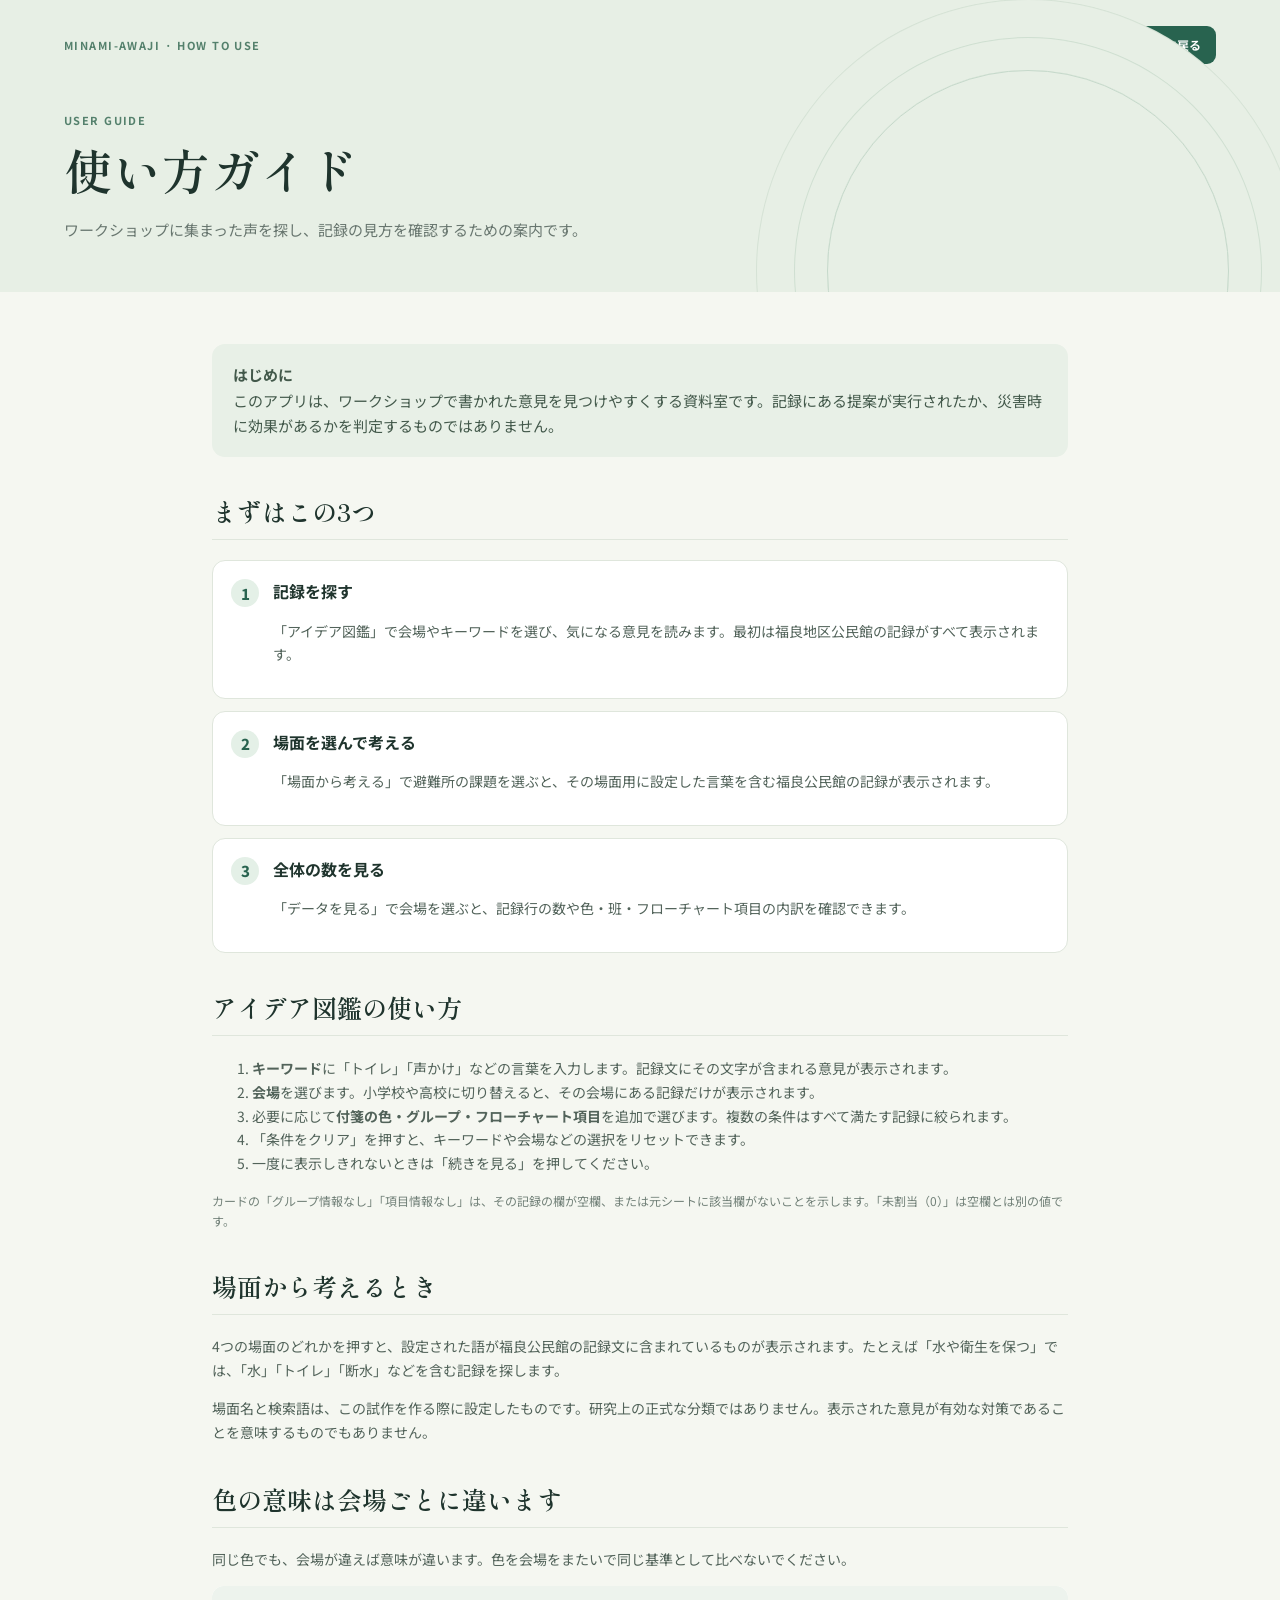
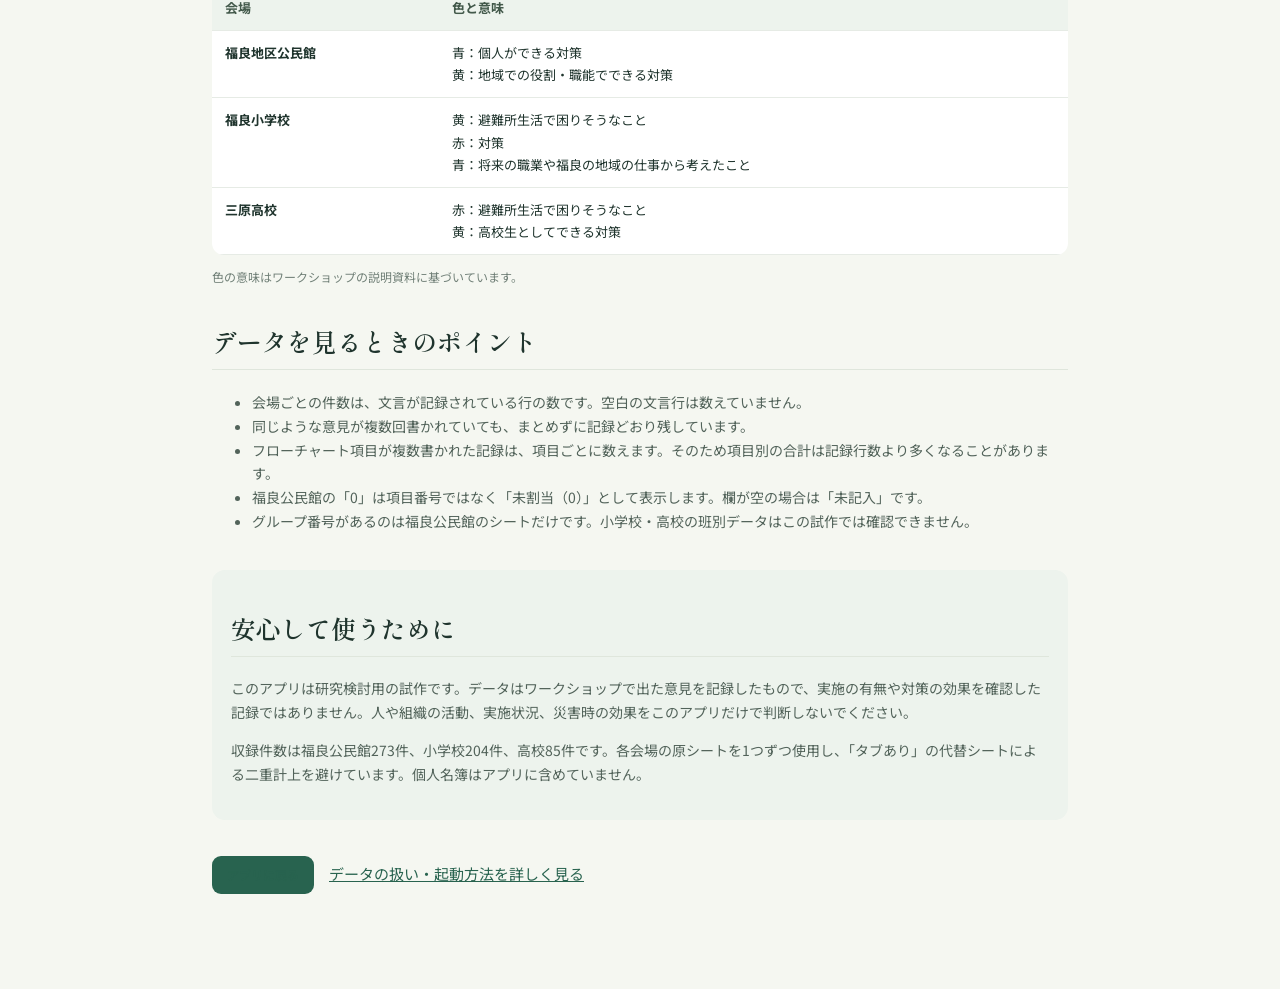
==== guide.html @ d252cb86 "Add guide.html" ====
<!doctype html>
<html lang="ja">
<head>
  <meta charset="utf-8">
  <meta name="viewport" content="width=device-width, initial-scale=1">
  <title>使い方ガイド｜南あわじ防災アクションラボ</title>
  <link rel="stylesheet" href="styles.css">
  <style>
    .guide-wrap{max-width:900px;margin:0 auto;padding:30px 22px 80px}.guide-top{display:flex;justify-content:space-between;align-items:center;gap:12px}.back-link{display:inline-block;background:#28634f;color:#fff;text-decoration:none;padding:9px 15px;border-radius:9px;font-weight:700;font-size:12px}.guide-title{margin:42px 0 30px}.guide-title h1{font:600 clamp(31px,5vw,48px)/1.35 'Shippori Mincho',serif;margin:5px 0 12px}.guide-title p{color:#68766f}.guide-callout{background:#e8f0e7;padding:18px 21px;border-radius:13px;margin:22px 0 35px;color:#43594b}.guide-section{margin:36px 0}.guide-section h2{font:600 25px 'Shippori Mincho',serif;border-bottom:1px solid #dfe6dc;padding-bottom:10px}.guide-section h3{font-size:16px;margin:23px 0 7px}.guide-section p,.guide-section li{font-size:14px;color:#52635a}.guide-steps{counter-reset:steps;display:grid;gap:12px}.guide-step{background:#fff;border:1px solid #dfe6dc;padding:17px 19px 17px 60px;border-radius:13px;position:relative}.guide-step:before{counter-increment:steps;content:counter(steps);position:absolute;left:18px;top:18px;width:28px;height:28px;display:grid;place-items:center;border-radius:50%;background:#e4f0e7;color:#28634f;font-weight:800}.guide-step h3{margin:0 0 4px}.guide-section table{border-collapse:collapse;width:100%;background:#fff;border-radius:12px;overflow:hidden;font-size:13px}.guide-section th,.guide-section td{padding:11px 13px;border-bottom:1px solid #e6ebe5;text-align:left;vertical-align:top}.guide-section th{background:#edf3ed;color:#43594b}.guide-section td:first-child{white-space:nowrap;font-weight:700}.guide-small{font-size:12px!important;color:#718078!important}.guide-end{padding:19px;background:#edf3ed;border-radius:13px}.guide-wrap a{color:#28634f}@media(max-width:600px){.guide-wrap{padding:19px 15px 55px}.guide-title{margin-top:30px}.guide-section table{font-size:11px}.guide-section th,.guide-section td{padding:8px 7px}.guide-section td:first-child{white-space:normal}}
  </style>
</head>
<body>
  <header class="hero" style="padding-bottom:20px">
    <div class="guide-top"><span class="eyebrow">MINAMI-AWAJI · HOW TO USE</span><a class="back-link" href="index.html">アプリに戻る</a></div>
    <div class="guide-title"><span class="eyebrow">USER GUIDE</span><h1>使い方ガイド</h1><p>ワークショップに集まった声を探し、記録の見方を確認するための案内です。</p></div>
  </header>
  <main class="guide-wrap">
    <div class="guide-callout"><b>はじめに</b><br>このアプリは、ワークショップで書かれた意見を見つけやすくする資料室です。記録にある提案が実行されたか、災害時に効果があるかを判定するものではありません。</div>
    <section class="guide-section">
      <h2>まずはこの3つ</h2>
      <div class="guide-steps">
        <article class="guide-step"><h3>記録を探す</h3><p>「アイデア図鑑」で会場やキーワードを選び、気になる意見を読みます。最初は福良地区公民館の記録がすべて表示されます。</p></article>
        <article class="guide-step"><h3>場面を選んで考える</h3><p>「場面から考える」で避難所の課題を選ぶと、その場面用に設定した言葉を含む福良公民館の記録が表示されます。</p></article>
        <article class="guide-step"><h3>全体の数を見る</h3><p>「データを見る」で会場を選ぶと、記録行の数や色・班・フローチャート項目の内訳を確認できます。</p></article>
      </div>
    </section>
    <section class="guide-section">
      <h2>アイデア図鑑の使い方</h2>
      <ol>
        <li><b>キーワード</b>に「トイレ」「声かけ」などの言葉を入力します。記録文にその文字が含まれる意見が表示されます。</li>
        <li><b>会場</b>を選びます。小学校や高校に切り替えると、その会場にある記録だけが表示されます。</li>
        <li>必要に応じて<b>付箋の色・グループ・フローチャート項目</b>を追加で選びます。複数の条件はすべて満たす記録に絞られます。</li>
        <li>「条件をクリア」を押すと、キーワードや会場などの選択をリセットできます。</li>
        <li>一度に表示しきれないときは「続きを見る」を押してください。</li>
      </ol>
      <p class="guide-small">カードの「グループ情報なし」「項目情報なし」は、その記録の欄が空欄、または元シートに該当欄がないことを示します。「未割当（0）」は空欄とは別の値です。</p>
    </section>
    <section class="guide-section">
      <h2>場面から考えるとき</h2>
      <p>4つの場面のどれかを押すと、設定された語が福良公民館の記録文に含まれているものが表示されます。たとえば「水や衛生を保つ」では、「水」「トイレ」「断水」などを含む記録を探します。</p>
      <p>場面名と検索語は、この試作を作る際に設定したものです。研究上の正式な分類ではありません。表示された意見が有効な対策であることを意味するものでもありません。</p>
    </section>
    <section class="guide-section">
      <h2>色の意味は会場ごとに違います</h2>
      <p>同じ色でも、会場が違えば意味が違います。色を会場をまたいで同じ基準として比べないでください。</p>
      <table><thead><tr><th>会場</th><th>色と意味</th></tr></thead><tbody>
        <tr><td>福良地区公民館</td><td>青：個人ができる対策<br>黄：地域での役割・職能でできる対策</td></tr>
        <tr><td>福良小学校</td><td>黄：避難所生活で困りそうなこと<br>赤：対策<br>青：将来の職業や福良の地域の仕事から考えたこと</td></tr>
        <tr><td>三原高校</td><td>赤：避難所生活で困りそうなこと<br>黄：高校生としてできる対策</td></tr>
      </tbody></table>
      <p class="guide-small">色の意味はワークショップの説明資料に基づいています。</p>
    </section>
    <section class="guide-section">
      <h2>データを見るときのポイント</h2>
      <ul>
        <li>会場ごとの件数は、文言が記録されている行の数です。空白の文言行は数えていません。</li>
        <li>同じような意見が複数回書かれていても、まとめずに記録どおり残しています。</li>
        <li>フローチャート項目が複数書かれた記録は、項目ごとに数えます。そのため項目別の合計は記録行数より多くなることがあります。</li>
        <li>福良公民館の「0」は項目番号ではなく「未割当（0）」として表示します。欄が空の場合は「未記入」です。</li>
        <li>グループ番号があるのは福良公民館のシートだけです。小学校・高校の班別データはこの試作では確認できません。</li>
      </ul>
    </section>
    <section class="guide-section guide-end">
      <h2>安心して使うために</h2>
      <p>このアプリは研究検討用の試作です。データはワークショップで出た意見を記録したもので、実施の有無や対策の効果を確認した記録ではありません。人や組織の活動、実施状況、災害時の効果をこのアプリだけで判断しないでください。</p>
      <p>収録件数は福良公民館273件、小学校204件、高校85件です。各会場の原シートを1つずつ使用し、「タブあり」の代替シートによる二重計上を避けています。個人名簿はアプリに含めていません。</p>
    </section>
    <p><a class="back-link" href="index.html">アプリに戻る</a>　<a href="README.md">データの扱い・起動方法を詳しく見る</a></p>
  </main>
</body>
</html>
---- styles.css ----
@import url('https://fonts.googleapis.com/css2?family=Noto+Sans+JP:wght@400;500;600;700;800&family=Shippori+Mincho:wght@500;600;700&display=swap');
.hero-links{display:flex;align-items:center;gap:14px}.hero-links a{color:var(--green);letter-spacing:0;font-weight:700}
:root{--ink:#1f342d;--muted:#68766f;--paper:#f5f7f1;--white:#fff;--line:#dfe6dc;--green:#28634f;--mint:#e4f0e7;--orange:#df8359;--yellow:#f5d865;--blue:#9bbdd2;--red:#e9a18d;--shadow:0 16px 42px #16372a12}*{box-sizing:border-box}body{margin:0;background:var(--paper);color:var(--ink);font-family:'Noto Sans JP',sans-serif;font-size:15px;line-height:1.7}.hero{background:#e7efe5;padding:26px max(5vw,24px) 0;position:relative;overflow:hidden}.hero:after{content:'';position:absolute;width:400px;height:400px;border-radius:50%;border:1px solid #c6d9cb;right:4%;top:70px;box-shadow:0 0 0 32px #e7efe5,0 0 0 33px #cfdfd1,0 0 0 70px #e7efe5,0 0 0 71px #d5e2d5;pointer-events:none}.hero-top,.hero-content,.tabs{max-width:1180px;margin:auto}.hero-top{display:flex;justify-content:space-between;align-items:center;font-size:11px;letter-spacing:.12em;color:#557266}.version{border:1px solid #cbdacf;border-radius:50px;padding:3px 12px;letter-spacing:0}.hero-content{min-height:310px;display:flex;align-items:center;justify-content:space-between;position:relative;z-index:1;padding:34px 0}.kicker,.eyebrow{font-size:11px;font-weight:700;letter-spacing:.13em;color:#54806c}.hero h1{font:600 clamp(34px,5vw,58px)/1.28 'Shippori Mincho',serif;letter-spacing:.02em;margin:8px 0 12px}.hero h1 em{font-style:normal;color:var(--green)}.intro{color:#5d7168;margin:0}.hero-stamp{width:148px;height:148px;border:1px solid #b6ccbb;border-radius:50%;display:flex;flex-direction:column;align-items:center;justify-content:center;transform:rotate(7deg);background:#edf4ecdd}.hero-stamp span{font-size:10px;letter-spacing:.18em;color:#62816e}.hero-stamp b{font:500 47px 'Shippori Mincho',serif;color:var(--green);line-height:1.2}.hero-stamp small{font-size:10px;color:#607469}.tabs{display:flex;gap:8px;position:relative;z-index:2}.tab{font:inherit;border:0;background:transparent;padding:12px 20px;color:#62766a;cursor:pointer;border-radius:12px 12px 0 0}.tab span{font-size:10px;opacity:.55;margin-left:7px}.tab.active{background:var(--paper);color:var(--green);font-weight:700}main{max-width:1180px;margin:32px auto 90px;padding:0 24px}.notice{display:flex;gap:14px;background:#edf3e9;border:1px solid #dbe7d9;padding:16px 20px;border-radius:14px;color:#455e50;font-size:13px;margin-bottom:42px}.notice p{margin:0}.notice-mark{flex:0 0 24px;height:24px;border-radius:50%;background:#d5e6d5;text-align:center;font-family:serif;font-weight:bold}.page{display:none}.page.active{display:block}.section-heading{display:flex;justify-content:space-between;align-items:flex-end;margin-bottom:26px}.section-heading h2{font:600 32px 'Shippori Mincho',serif;margin:2px 0 5px}.section-heading p{margin:0;color:var(--muted);font-size:13px}.record-total{color:#77867c;font-size:12px}.filters{display:grid;grid-template-columns:2fr repeat(4,1fr) auto;align-items:end;gap:10px;padding:16px;background:white;border:1px solid var(--line);border-radius:16px;box-shadow:var(--shadow)}label{display:flex;flex-direction:column;gap:5px;color:#68766f;font-size:11px;font-weight:600}input,select{height:42px;border:1px solid #d9e2d9;border-radius:9px;padding:0 11px;font:inherit;font-size:13px;color:var(--ink);background:#fff;min-width:0}input:focus,select:focus,button:focus-visible,a:focus-visible,summary:focus-visible{outline:3px solid #92c6a5;outline-offset:2px}.button{font:inherit;cursor:pointer;border:0;border-radius:9px;padding:10px 15px;font-size:12px;font-weight:700}.subtle{background:#edf3ed;color:#486353}.color-note{font-size:12px;color:#758179;margin:14px 4px 18px}.idea-list{display:grid;gap:10px}.idea-card{background:white;border:1px solid var(--line);border-radius:13px;padding:16px 19px;box-shadow:0 4px 13px #183a2b08}.idea-text{font-size:14px;line-height:1.85;white-space:pre-wrap;overflow-wrap:anywhere}.idea-meta{display:flex;flex-wrap:wrap;gap:7px;margin-top:11px}.tag{font-size:10px;border-radius:30px;padding:2px 9px;background:#f0f3ef;color:#66756c}.tag.color-青{background:#e1eef4;color:#52778c}.tag.color-黄{background:#fbf1cc;color:#806b1c}.tag.color-赤{background:#f7e5df;color:#945e4a}.empty{background:#fff;border:1px dashed #cad8ca;padding:30px;text-align:center;color:#718076;border-radius:12px}.load-more{display:block;background:var(--green);color:white;margin:22px auto}.scenario-layout{display:grid;grid-template-columns:330px 1fr;gap:20px}.scenario-picker,.scenario-result{background:#fff;border:1px solid var(--line);border-radius:18px;padding:23px;box-shadow:var(--shadow)}.scenario-options{display:grid;gap:9px;margin:14px 0}.scenario-option{font:inherit;text-align:left;padding:12px 14px;background:#f6f8f5;border:1px solid #e3e9e2;border-radius:11px;cursor:pointer;color:var(--ink)}.scenario-option small{display:block;color:#738078;font-size:10px}.scenario-option.selected{background:#e6f1e8;border-color:#a9cbb1;color:#245840}.microcopy,.chart-sub{font-size:11px;color:#77837b;line-height:1.7}.result-label{font-size:10px;letter-spacing:.14em;color:#7e9184;font-weight:bold}.scenario-result h3{font:600 22px 'Shippori Mincho',serif;margin:4px 0 18px}.dashboard-controls{display:flex;align-items:end;gap:18px;background:#fff;border:1px solid var(--line);padding:14px 18px;border-radius:13px;margin-bottom:18px}.dashboard-controls label{width:min(330px,60%)}.dashboard-count{font-size:13px;color:#64766a;padding-bottom:9px}.chart-grid{display:grid;grid-template-columns:1fr 1fr;gap:14px}.chart-card{background:#fff;border:1px solid var(--line);border-radius:16px;padding:21px;min-width:0}.chart-card h3{font:600 17px 'Shippori Mincho',serif;margin:0}.chart-sub{margin:4px 0 14px;min-height:36px}.chart-card.wide{grid-column:1/-1}.bars{display:grid;gap:9px}.bar-row{display:grid;grid-template-columns:minmax(100px,150px) 1fr 44px;align-items:center;gap:10px;font-size:11px}.bar-label{overflow-wrap:anywhere;color:#586b60}.bar-track{height:10px;background:#eff3ee;border-radius:9px;overflow:hidden}.bar-fill{height:100%;border-radius:9px;background:#79a889;min-width:0}.bar-fill.blue{background:#8db6c8}.bar-fill.yellow{background:#e4c75a}.bar-fill.red{background:#dd9179}.bar-fill.gray{background:#b9c5bb}.bar-value{text-align:right;color:#718078;font-variant-numeric:tabular-nums}.compact{grid-template-columns:1fr 1fr;gap:10px 28px}.methods{background:#eef3ed;border-radius:12px;margin-top:18px;padding:14px 18px;color:#52645a;font-size:12px}.methods summary{cursor:pointer;font-weight:700}.methods li{margin:5px 0}footer{border-top:1px solid var(--line);display:flex;justify-content:space-between;gap:15px;flex-wrap:wrap;padding:22px max(5vw,24px);font-size:10px;color:#718078}footer a{color:var(--green)}@media(max-width:850px){.filters{grid-template-columns:repeat(3,1fr)}.filters .search-label{grid-column:span 2}.scenario-layout{grid-template-columns:1fr}.hero:after{right:-220px}.hero-content{min-height:280px}.chart-grid{grid-template-columns:1fr}.chart-card.wide{grid-column:auto}.compact{grid-template-columns:1fr}}@media(max-width:560px){body{font-size:14px}.hero{padding:17px 18px 0}.hero-top{font-size:9px}.hero-content{min-height:250px;padding:25px 0}.hero h1{font-size:37px}.hero-stamp{width:100px;height:100px}.hero-stamp b{font-size:34px}.hero-stamp small{font-size:8px}.tabs{gap:0;margin:0 -4px}.tab{font-size:11px;padding:11px 9px;flex:1}.tab span{display:none}main{padding:0 15px;margin-top:22px}.section-heading h2{font-size:27px}.section-heading p{font-size:12px}.filters{grid-template-columns:1fr 1fr;padding:12px}.filters .search-label{grid-column:1/-1}.filters label:last-of-type{grid-column:1/-1}.filters .button{grid-column:1/-1}.idea-card{padding:13px}.idea-text{font-size:13px}.scenario-picker,.scenario-result{padding:17px}.bar-row{grid-template-columns:90px 1fr 35px;font-size:10px}.chart-card{padding:16px}}
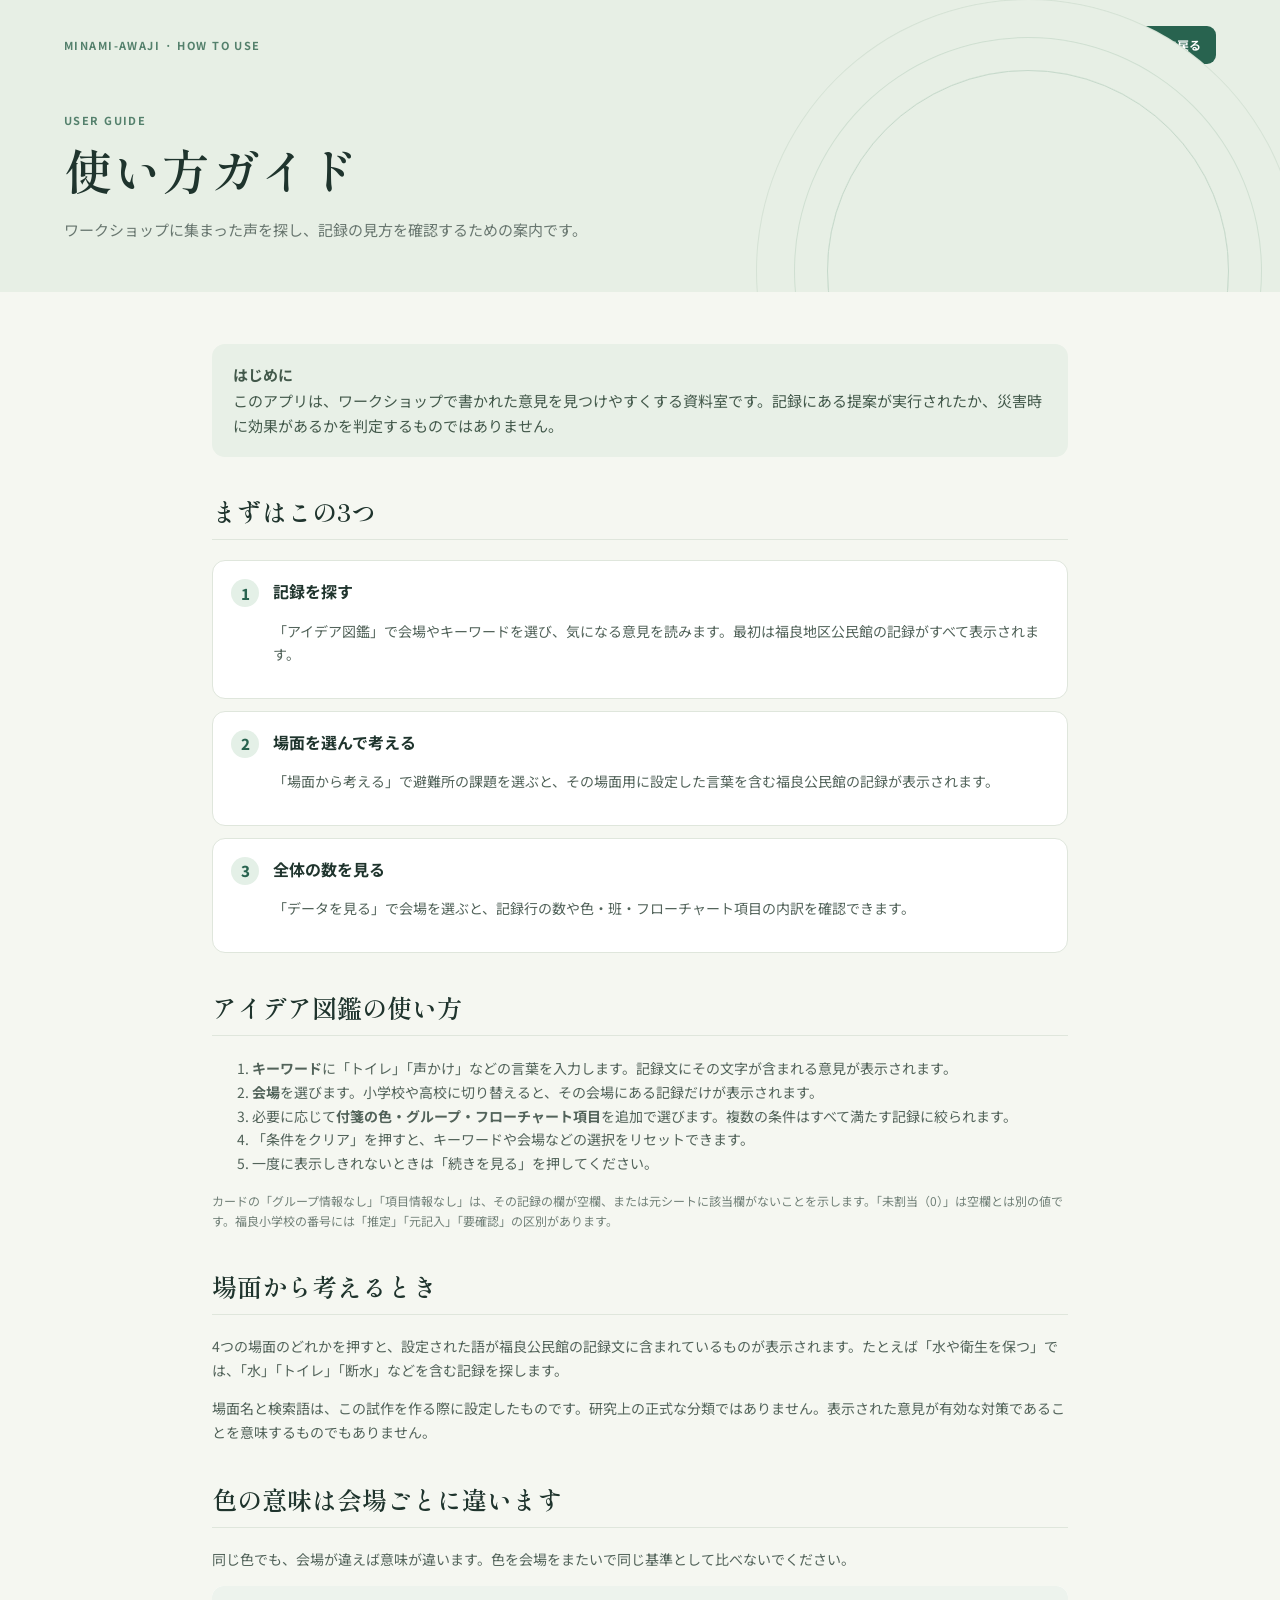
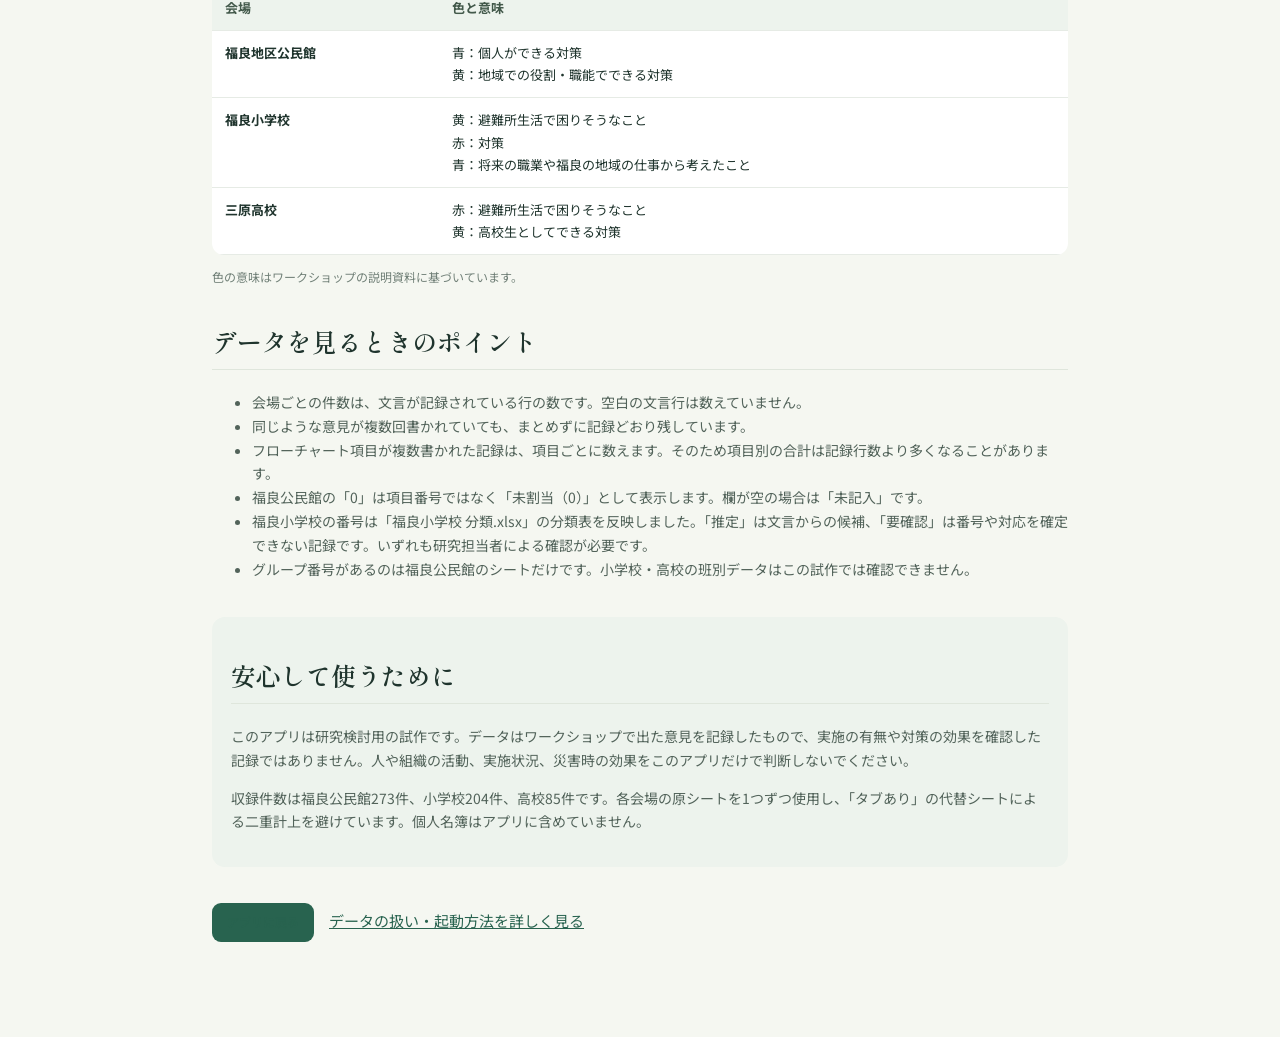
==== commit 83df27d9: "Apply Fukura elementary flowchart classifications" ====
--- a/guide.html
+++ b/guide.html
@@ -33,7 +33,7 @@
         <li>「条件をクリア」を押すと、キーワードや会場などの選択をリセットできます。</li>
         <li>一度に表示しきれないときは「続きを見る」を押してください。</li>
       </ol>
-      <p class="guide-small">カードの「グループ情報なし」「項目情報なし」は、その記録の欄が空欄、または元シートに該当欄がないことを示します。「未割当（0）」は空欄とは別の値です。</p>
+      <p class="guide-small">カードの「グループ情報なし」「項目情報なし」は、その記録の欄が空欄、または元シートに該当欄がないことを示します。「未割当（0）」は空欄とは別の値です。福良小学校の番号には「推定」「元記入」「要確認」の区別があります。</p>
     </section>
     <section class="guide-section">
       <h2>場面から考えるとき</h2>
@@ -57,6 +57,7 @@
         <li>同じような意見が複数回書かれていても、まとめずに記録どおり残しています。</li>
         <li>フローチャート項目が複数書かれた記録は、項目ごとに数えます。そのため項目別の合計は記録行数より多くなることがあります。</li>
         <li>福良公民館の「0」は項目番号ではなく「未割当（0）」として表示します。欄が空の場合は「未記入」です。</li>
+        <li>福良小学校の番号は「福良小学校 分類.xlsx」の分類表を反映しました。「推定」は文言からの候補、「要確認」は番号や対応を確定できない記録です。いずれも研究担当者による確認が必要です。</li>
         <li>グループ番号があるのは福良公民館のシートだけです。小学校・高校の班別データはこの試作では確認できません。</li>
       </ul>
     </section>
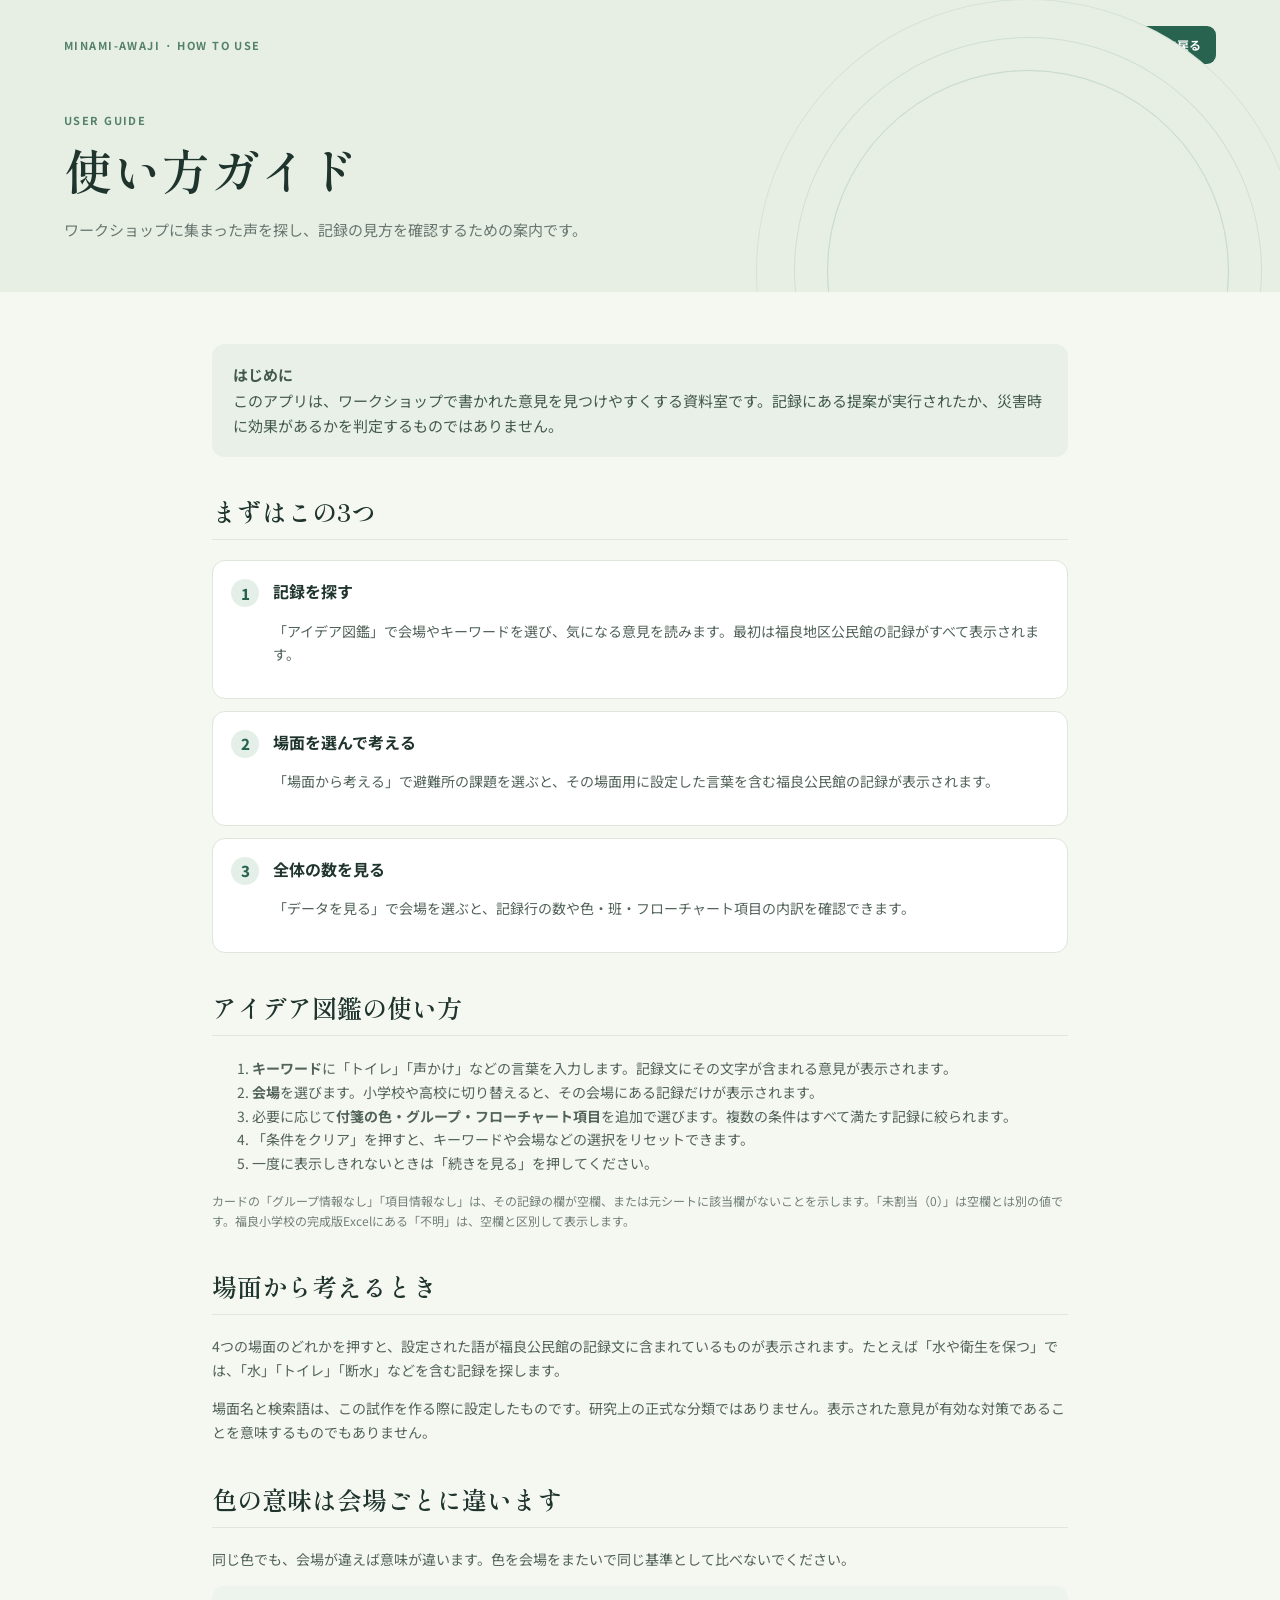
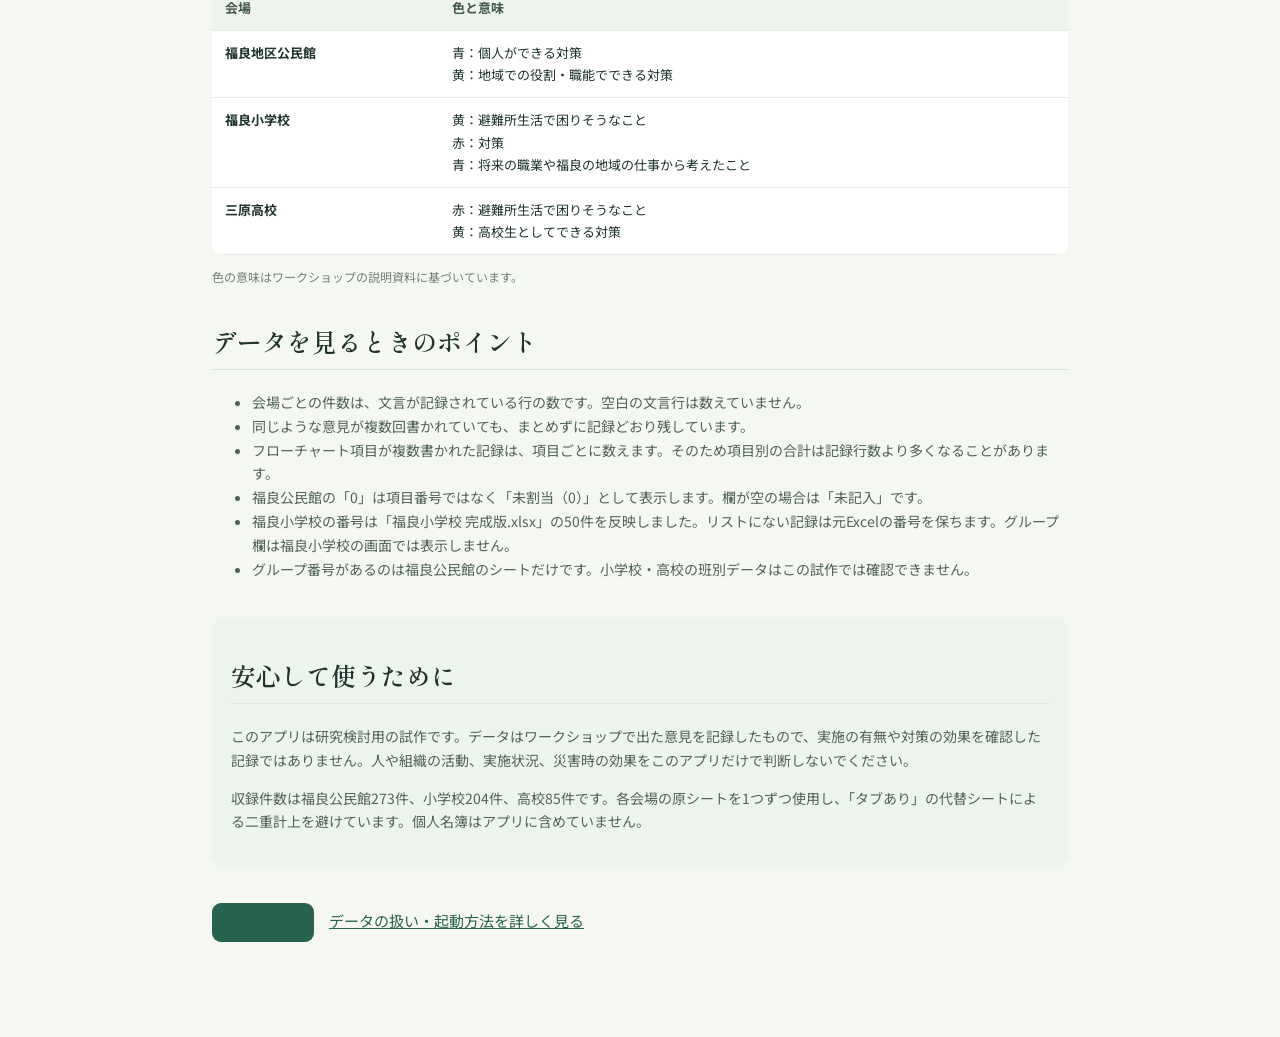
==== commit 2ba14be4: "Correct Fukura elementary flowchart mappings" ====
--- a/guide.html
+++ b/guide.html
@@ -33,7 +33,7 @@
         <li>「条件をクリア」を押すと、キーワードや会場などの選択をリセットできます。</li>
         <li>一度に表示しきれないときは「続きを見る」を押してください。</li>
       </ol>
-      <p class="guide-small">カードの「グループ情報なし」「項目情報なし」は、その記録の欄が空欄、または元シートに該当欄がないことを示します。「未割当（0）」は空欄とは別の値です。福良小学校の番号には「推定」「元記入」「要確認」の区別があります。</p>
+      <p class="guide-small">カードの「グループ情報なし」「項目情報なし」は、その記録の欄が空欄、または元シートに該当欄がないことを示します。「未割当（0）」は空欄とは別の値です。福良小学校の完成版Excelにある「不明」は、空欄と区別して表示します。</p>
     </section>
     <section class="guide-section">
       <h2>場面から考えるとき</h2>
@@ -57,7 +57,7 @@
         <li>同じような意見が複数回書かれていても、まとめずに記録どおり残しています。</li>
         <li>フローチャート項目が複数書かれた記録は、項目ごとに数えます。そのため項目別の合計は記録行数より多くなることがあります。</li>
         <li>福良公民館の「0」は項目番号ではなく「未割当（0）」として表示します。欄が空の場合は「未記入」です。</li>
-        <li>福良小学校の番号は「福良小学校 分類.xlsx」の分類表を反映しました。「推定」は文言からの候補、「要確認」は番号や対応を確定できない記録です。いずれも研究担当者による確認が必要です。</li>
+        <li>福良小学校の番号は「福良小学校 完成版.xlsx」の50件を反映しました。リストにない記録は元Excelの番号を保ちます。グループ欄は福良小学校の画面では表示しません。</li>
         <li>グループ番号があるのは福良公民館のシートだけです。小学校・高校の班別データはこの試作では確認できません。</li>
       </ul>
     </section>
--- a/styles.css
+++ b/styles.css
@@ -1,4 +1,5 @@
 @import url('https://fonts.googleapis.com/css2?family=Noto+Sans+JP:wght@400;500;600;700;800&family=Shippori+Mincho:wght@500;600;700&display=swap');
 .hero-links{display:flex;align-items:center;gap:14px}.hero-links a{color:var(--green);letter-spacing:0;font-weight:700}
-:root{--ink:#1f342d;--muted:#68766f;--paper:#f5f7f1;--white:#fff;--line:#dfe6dc;--green:#28634f;--mint:#e4f0e7;--orange:#df8359;--yellow:#f5d865;--blue:#9bbdd2;--red:#e9a18d;--shadow:0 16px 42px #16372a12}*{box-sizing:border-box}body{margin:0;background:var(--paper);color:var(--ink);font-family:'Noto Sans JP',sans-serif;font-size:15px;line-height:1.7}.hero{background:#e7efe5;padding:26px max(5vw,24px) 0;position:relative;overflow:hidden}.hero:after{content:'';position:absolute;width:400px;height:400px;border-radius:50%;border:1px solid #c6d9cb;right:4%;top:70px;box-shadow:0 0 0 32px #e7efe5,0 0 0 33px #cfdfd1,0 0 0 70px #e7efe5,0 0 0 71px #d5e2d5;pointer-events:none}.hero-top,.hero-content,.tabs{max-width:1180px;margin:auto}.hero-top{display:flex;justify-content:space-between;align-items:center;font-size:11px;letter-spacing:.12em;color:#557266}.version{border:1px solid #cbdacf;border-radius:50px;padding:3px 12px;letter-spacing:0}.hero-content{min-height:310px;display:flex;align-items:center;justify-content:space-between;position:relative;z-index:1;padding:34px 0}.kicker,.eyebrow{font-size:11px;font-weight:700;letter-spacing:.13em;color:#54806c}.hero h1{font:600 clamp(34px,5vw,58px)/1.28 'Shippori Mincho',serif;letter-spacing:.02em;margin:8px 0 12px}.hero h1 em{font-style:normal;color:var(--green)}.intro{color:#5d7168;margin:0}.hero-stamp{width:148px;height:148px;border:1px solid #b6ccbb;border-radius:50%;display:flex;flex-direction:column;align-items:center;justify-content:center;transform:rotate(7deg);background:#edf4ecdd}.hero-stamp span{font-size:10px;letter-spacing:.18em;color:#62816e}.hero-stamp b{font:500 47px 'Shippori Mincho',serif;color:var(--green);line-height:1.2}.hero-stamp small{font-size:10px;color:#607469}.tabs{display:flex;gap:8px;position:relative;z-index:2}.tab{font:inherit;border:0;background:transparent;padding:12px 20px;color:#62766a;cursor:pointer;border-radius:12px 12px 0 0}.tab span{font-size:10px;opacity:.55;margin-left:7px}.tab.active{background:var(--paper);color:var(--green);font-weight:700}main{max-width:1180px;margin:32px auto 90px;padding:0 24px}.notice{display:flex;gap:14px;background:#edf3e9;border:1px solid #dbe7d9;padding:16px 20px;border-radius:14px;color:#455e50;font-size:13px;margin-bottom:42px}.notice p{margin:0}.notice-mark{flex:0 0 24px;height:24px;border-radius:50%;background:#d5e6d5;text-align:center;font-family:serif;font-weight:bold}.page{display:none}.page.active{display:block}.section-heading{display:flex;justify-content:space-between;align-items:flex-end;margin-bottom:26px}.section-heading h2{font:600 32px 'Shippori Mincho',serif;margin:2px 0 5px}.section-heading p{margin:0;color:var(--muted);font-size:13px}.record-total{color:#77867c;font-size:12px}.filters{display:grid;grid-template-columns:2fr repeat(4,1fr) auto;align-items:end;gap:10px;padding:16px;background:white;border:1px solid var(--line);border-radius:16px;box-shadow:var(--shadow)}label{display:flex;flex-direction:column;gap:5px;color:#68766f;font-size:11px;font-weight:600}input,select{height:42px;border:1px solid #d9e2d9;border-radius:9px;padding:0 11px;font:inherit;font-size:13px;color:var(--ink);background:#fff;min-width:0}input:focus,select:focus,button:focus-visible,a:focus-visible,summary:focus-visible{outline:3px solid #92c6a5;outline-offset:2px}.button{font:inherit;cursor:pointer;border:0;border-radius:9px;padding:10px 15px;font-size:12px;font-weight:700}.subtle{background:#edf3ed;color:#486353}.color-note{font-size:12px;color:#758179;margin:14px 4px 18px}.idea-list{display:grid;gap:10px}.idea-card{background:white;border:1px solid var(--line);border-radius:13px;padding:16px 19px;box-shadow:0 4px 13px #183a2b08}.idea-text{font-size:14px;line-height:1.85;white-space:pre-wrap;overflow-wrap:anywhere}.idea-meta{display:flex;flex-wrap:wrap;gap:7px;margin-top:11px}.tag{font-size:10px;border-radius:30px;padding:2px 9px;background:#f0f3ef;color:#66756c}.tag.color-青{background:#e1eef4;color:#52778c}.tag.color-黄{background:#fbf1cc;color:#806b1c}.tag.color-赤{background:#f7e5df;color:#945e4a}.empty{background:#fff;border:1px dashed #cad8ca;padding:30px;text-align:center;color:#718076;border-radius:12px}.load-more{display:block;background:var(--green);color:white;margin:22px auto}.scenario-layout{display:grid;grid-template-columns:330px 1fr;gap:20px}.scenario-picker,.scenario-result{background:#fff;border:1px solid var(--line);border-radius:18px;padding:23px;box-shadow:var(--shadow)}.scenario-options{display:grid;gap:9px;margin:14px 0}.scenario-option{font:inherit;text-align:left;padding:12px 14px;background:#f6f8f5;border:1px solid #e3e9e2;border-radius:11px;cursor:pointer;color:var(--ink)}.scenario-option small{display:block;color:#738078;font-size:10px}.scenario-option.selected{background:#e6f1e8;border-color:#a9cbb1;color:#245840}.microcopy,.chart-sub{font-size:11px;color:#77837b;line-height:1.7}.result-label{font-size:10px;letter-spacing:.14em;color:#7e9184;font-weight:bold}.scenario-result h3{font:600 22px 'Shippori Mincho',serif;margin:4px 0 18px}.dashboard-controls{display:flex;align-items:end;gap:18px;background:#fff;border:1px solid var(--line);padding:14px 18px;border-radius:13px;margin-bottom:18px}.dashboard-controls label{width:min(330px,60%)}.dashboard-count{font-size:13px;color:#64766a;padding-bottom:9px}.chart-grid{display:grid;grid-template-columns:1fr 1fr;gap:14px}.chart-card{background:#fff;border:1px solid var(--line);border-radius:16px;padding:21px;min-width:0}.chart-card h3{font:600 17px 'Shippori Mincho',serif;margin:0}.chart-sub{margin:4px 0 14px;min-height:36px}.chart-card.wide{grid-column:1/-1}.bars{display:grid;gap:9px}.bar-row{display:grid;grid-template-columns:minmax(100px,150px) 1fr 44px;align-items:center;gap:10px;font-size:11px}.bar-label{overflow-wrap:anywhere;color:#586b60}.bar-track{height:10px;background:#eff3ee;border-radius:9px;overflow:hidden}.bar-fill{height:100%;border-radius:9px;background:#79a889;min-width:0}.bar-fill.blue{background:#8db6c8}.bar-fill.yellow{background:#e4c75a}.bar-fill.red{background:#dd9179}.bar-fill.gray{background:#b9c5bb}.bar-value{text-align:right;color:#718078;font-variant-numeric:tabular-nums}.compact{grid-template-columns:1fr 1fr;gap:10px 28px}.methods{background:#eef3ed;border-radius:12px;margin-top:18px;padding:14px 18px;color:#52645a;font-size:12px}.methods summary{cursor:pointer;font-weight:700}.methods li{margin:5px 0}footer{border-top:1px solid var(--line);display:flex;justify-content:space-between;gap:15px;flex-wrap:wrap;padding:22px max(5vw,24px);font-size:10px;color:#718078}footer a{color:var(--green)}@media(max-width:850px){.filters{grid-template-columns:repeat(3,1fr)}.filters .search-label{grid-column:span 2}.scenario-layout{grid-template-columns:1fr}.hero:after{right:-220px}.hero-content{min-height:280px}.chart-grid{grid-template-columns:1fr}.chart-card.wide{grid-column:auto}.compact{grid-template-columns:1fr}}@media(max-width:560px){body{font-size:14px}.hero{padding:17px 18px 0}.hero-top{font-size:9px}.hero-content{min-height:250px;padding:25px 0}.hero h1{font-size:37px}.hero-stamp{width:100px;height:100px}.hero-stamp b{font-size:34px}.hero-stamp small{font-size:8px}.tabs{gap:0;margin:0 -4px}.tab{font-size:11px;padding:11px 9px;flex:1}.tab span{display:none}main{padding:0 15px;margin-top:22px}.section-heading h2{font-size:27px}.section-heading p{font-size:12px}.filters{grid-template-columns:1fr 1fr;padding:12px}.filters .search-label{grid-column:1/-1}.filters label:last-of-type{grid-column:1/-1}.filters .button{grid-column:1/-1}.idea-card{padding:13px}.idea-text{font-size:13px}.scenario-picker,.scenario-result{padding:17px}.bar-row{grid-template-columns:90px 1fr 35px;font-size:10px}.chart-card{padding:16px}}
+:root{--ink:#1f342d;--muted:#68766f;--paper:#f5f7f1;--white:#fff;--line:#dfe6dc;--green:#28634f;--mint:#e4f0e7;--orange:#df8359;--yellow:#f5d865;--blue:#9bbdd2;--red:#e9a18d;--shadow:0 16px 42px #16372a12}*{box-sizing:border-box}[hidden]{display:none!important}body{margin:0;background:var(--paper);color:var(--ink);font-family:'Noto Sans JP',sans-serif;font-size:15px;line-height:1.7}.hero{background:#e7efe5;padding:26px max(5vw,24px) 0;position:relative;overflow:hidden}.hero:after{content:'';position:absolute;width:400px;height:400px;border-radius:50%;border:1px solid #c6d9cb;right:4%;top:70px;box-shadow:0 0 0 32px #e7efe5,0 0 0 33px #cfdfd1,0 0 0 70px #e7efe5,0 0 0 71px #d5e2d5;pointer-events:none}.hero-top,.hero-content,.tabs{max-width:1180px;margin:auto}.hero-top{display:flex;justify-content:space-between;align-items:center;font-size:11px;letter-spacing:.12em;color:#557266}.version{border:1px solid #cbdacf;border-radius:50px;padding:3px 12px;letter-spacing:0}.hero-content{min-height:310px;display:flex;align-items:center;justify-content:space-between;position:relative;z-index:1;padding:34px 0}.kicker,.eyebrow{font-size:11px;font-weight:700;letter-spacing:.13em;color:#54806c}.hero h1{font:600 clamp(34px,5vw,58px)/1.28 'Shippori Mincho',serif;letter-spacing:.02em;margin:8px 0 12px}.hero h1 em{font-style:normal;color:var(--green)}.intro{color:#5d7168;margin:0}.hero-stamp{width:148px;height:148px;border:1px solid #b6ccbb;border-radius:50%;display:flex;flex-direction:column;align-items:center;justify-content:center;transform:rotate(7deg);background:#edf4ecdd}.hero-stamp span{font-size:10px;letter-spacing:.18em;color:#62816e}.hero-stamp b{font:500 47px 'Shippori Mincho',serif;color:var(--green);line-height:1.2}.hero-stamp small{font-size:10px;color:#607469}.tabs{display:flex;gap:8px;position:relative;z-index:2}.tab{font:inherit;border:0;background:transparent;padding:12px 20px;color:#62766a;cursor:pointer;border-radius:12px 12px 0 0}.tab span{font-size:10px;opacity:.55;margin-left:7px}.tab.active{background:var(--paper);color:var(--green);font-weight:700}main{max-width:1180px;margin:32px auto 90px;padding:0 24px}.notice{display:flex;gap:14px;background:#edf3e9;border:1px solid #dbe7d9;padding:16px 20px;border-radius:14px;color:#455e50;font-size:13px;margin-bottom:42px}.notice p{margin:0}.notice-mark{flex:0 0 24px;height:24px;border-radius:50%;background:#d5e6d5;text-align:center;font-family:serif;font-weight:bold}.page{display:none}.page.active{display:block}.section-heading{display:flex;justify-content:space-between;align-items:flex-end;margin-bottom:26px}.section-heading h2{font:600 32px 'Shippori Mincho',serif;margin:2px 0 5px}.section-heading p{margin:0;color:var(--muted);font-size:13px}.record-total{color:#77867c;font-size:12px}.filters{display:grid;grid-template-columns:2fr repeat(4,1fr) auto;align-items:end;gap:10px;padding:16px;background:white;border:1px solid var(--line);border-radius:16px;box-shadow:var(--shadow)}label{display:flex;flex-direction:column;gap:5px;color:#68766f;font-size:11px;font-weight:600}input,select{height:42px;border:1px solid #d9e2d9;border-radius:9px;padding:0 11px;font:inherit;font-size:13px;color:var(--ink);background:#fff;min-width:0}input:focus,select:focus,button:focus-visible,a:focus-visible,summary:focus-visible{outline:3px solid #92c6a5;outline-offset:2px}.button{font:inherit;cursor:pointer;border:0;border-radius:9px;padding:10px 15px;font-size:12px;font-weight:700}.subtle{background:#edf3ed;color:#486353}.color-note{font-size:12px;color:#758179;margin:14px 4px 18px}.idea-list{display:grid;gap:10px}.idea-card{background:white;border:1px solid var(--line);border-radius:13px;padding:16px 19px;box-shadow:0 4px 13px #183a2b08}.idea-text{font-size:14px;line-height:1.85;white-space:pre-wrap;overflow-wrap:anywhere}.idea-meta{display:flex;flex-wrap:wrap;gap:7px;margin-top:11px}.tag{font-size:10px;border-radius:30px;padding:2px 9px;background:#f0f3ef;color:#66756c}.tag.color-青{background:#e1eef4;color:#52778c}.tag.color-黄{background:#fbf1cc;color:#806b1c}.tag.color-赤{background:#f7e5df;color:#945e4a}.empty{background:#fff;border:1px dashed #cad8ca;padding:30px;text-align:center;color:#718076;border-radius:12px}.load-more{display:block;background:var(--green);color:white;margin:22px auto}.scenario-layout{display:grid;grid-template-columns:330px 1fr;gap:20px}.scenario-picker,.scenario-result{background:#fff;border:1px solid var(--line);border-radius:18px;padding:23px;box-shadow:var(--shadow)}.scenario-options{display:grid;gap:9px;margin:14px 0}.scenario-option{font:inherit;text-align:left;padding:12px 14px;background:#f6f8f5;border:1px solid #e3e9e2;border-radius:11px;cursor:pointer;color:var(--ink)}.scenario-option small{display:block;color:#738078;font-size:10px}.scenario-option.selected{background:#e6f1e8;border-color:#a9cbb1;color:#245840}.microcopy,.chart-sub{font-size:11px;color:#77837b;line-height:1.7}.result-label{font-size:10px;letter-spacing:.14em;color:#7e9184;font-weight:bold}.scenario-result h3{font:600 22px 'Shippori Mincho',serif;margin:4px 0 18px}.dashboard-controls{display:flex;align-items:end;gap:18px;background:#fff;border:1px solid var(--line);padding:14px 18px;border-radius:13px;margin-bottom:18px}.dashboard-controls label{width:min(330px,60%)}.dashboard-count{font-size:13px;color:#64766a;padding-bottom:9px}.chart-grid{display:grid;grid-template-columns:1fr 1fr;gap:14px}.chart-card{background:#fff;border:1px solid var(--line);border-radius:16px;padding:21px;min-width:0}.chart-card h3{font:600 17px 'Shippori Mincho',serif;margin:0}.chart-sub{margin:4px 0 14px;min-height:36px}.chart-card.wide{grid-column:1/-1}.bars{display:grid;gap:9px}.bar-row{display:grid;grid-template-columns:minmax(100px,150px) 1fr 44px;align-items:center;gap:10px;font-size:11px}.bar-label{overflow-wrap:anywhere;color:#586b60}.bar-track{height:10px;background:#eff3ee;border-radius:9px;overflow:hidden}.bar-fill{height:100%;border-radius:9px;background:#79a889;min-width:0}.bar-fill.blue{background:#8db6c8}.bar-fill.yellow{background:#e4c75a}.bar-fill.red{background:#dd9179}.bar-fill.gray{background:#b9c5bb}.bar-value{text-align:right;color:#718078;font-variant-numeric:tabular-nums}.compact{grid-template-columns:1fr 1fr;gap:10px 28px}.methods{background:#eef3ed;border-radius:12px;margin-top:18px;padding:14px 18px;color:#52645a;font-size:12px}.methods summary{cursor:pointer;font-weight:700}.methods li{margin:5px 0}footer{border-top:1px solid var(--line);display:flex;justify-content:space-between;gap:15px;flex-wrap:wrap;padding:22px max(5vw,24px);font-size:10px;color:#718078}footer a{color:var(--green)}@media(max-width:850px){.filters{grid-template-columns:repeat(3,1fr)}.filters .search-label{grid-column:span 2}.scenario-layout{grid-template-columns:1fr}.hero:after{right:-220px}.hero-content{min-height:280px}.chart-grid{grid-template-columns:1fr}.chart-card.wide{grid-column:auto}.compact{grid-template-columns:1fr}}@media(max-width:560px){body{font-size:14px}.hero{padding:17px 18px 0}.hero-top{font-size:9px}.hero-content{min-height:250px;padding:25px 0}.hero h1{font-size:37px}.hero-stamp{width:100px;height:100px}.hero-stamp b{font-size:34px}.hero-stamp small{font-size:8px}.tabs{gap:0;margin:0 -4px}.tab{font-size:11px;padding:11px 9px;flex:1}.tab span{display:none}main{padding:0 15px;margin-top:22px}.section-heading h2{font-size:27px}.section-heading p{font-size:12px}.filters{grid-template-columns:1fr 1fr;padding:12px}.filters .search-label{grid-column:1/-1}.filters label:last-of-type{grid-column:1/-1}.filters .button{grid-column:1/-1}.idea-card{padding:13px}.idea-text{font-size:13px}.scenario-picker,.scenario-result{padding:17px}.bar-row{grid-template-columns:90px 1fr 35px;font-size:10px}.chart-card{padding:16px}}
 
+
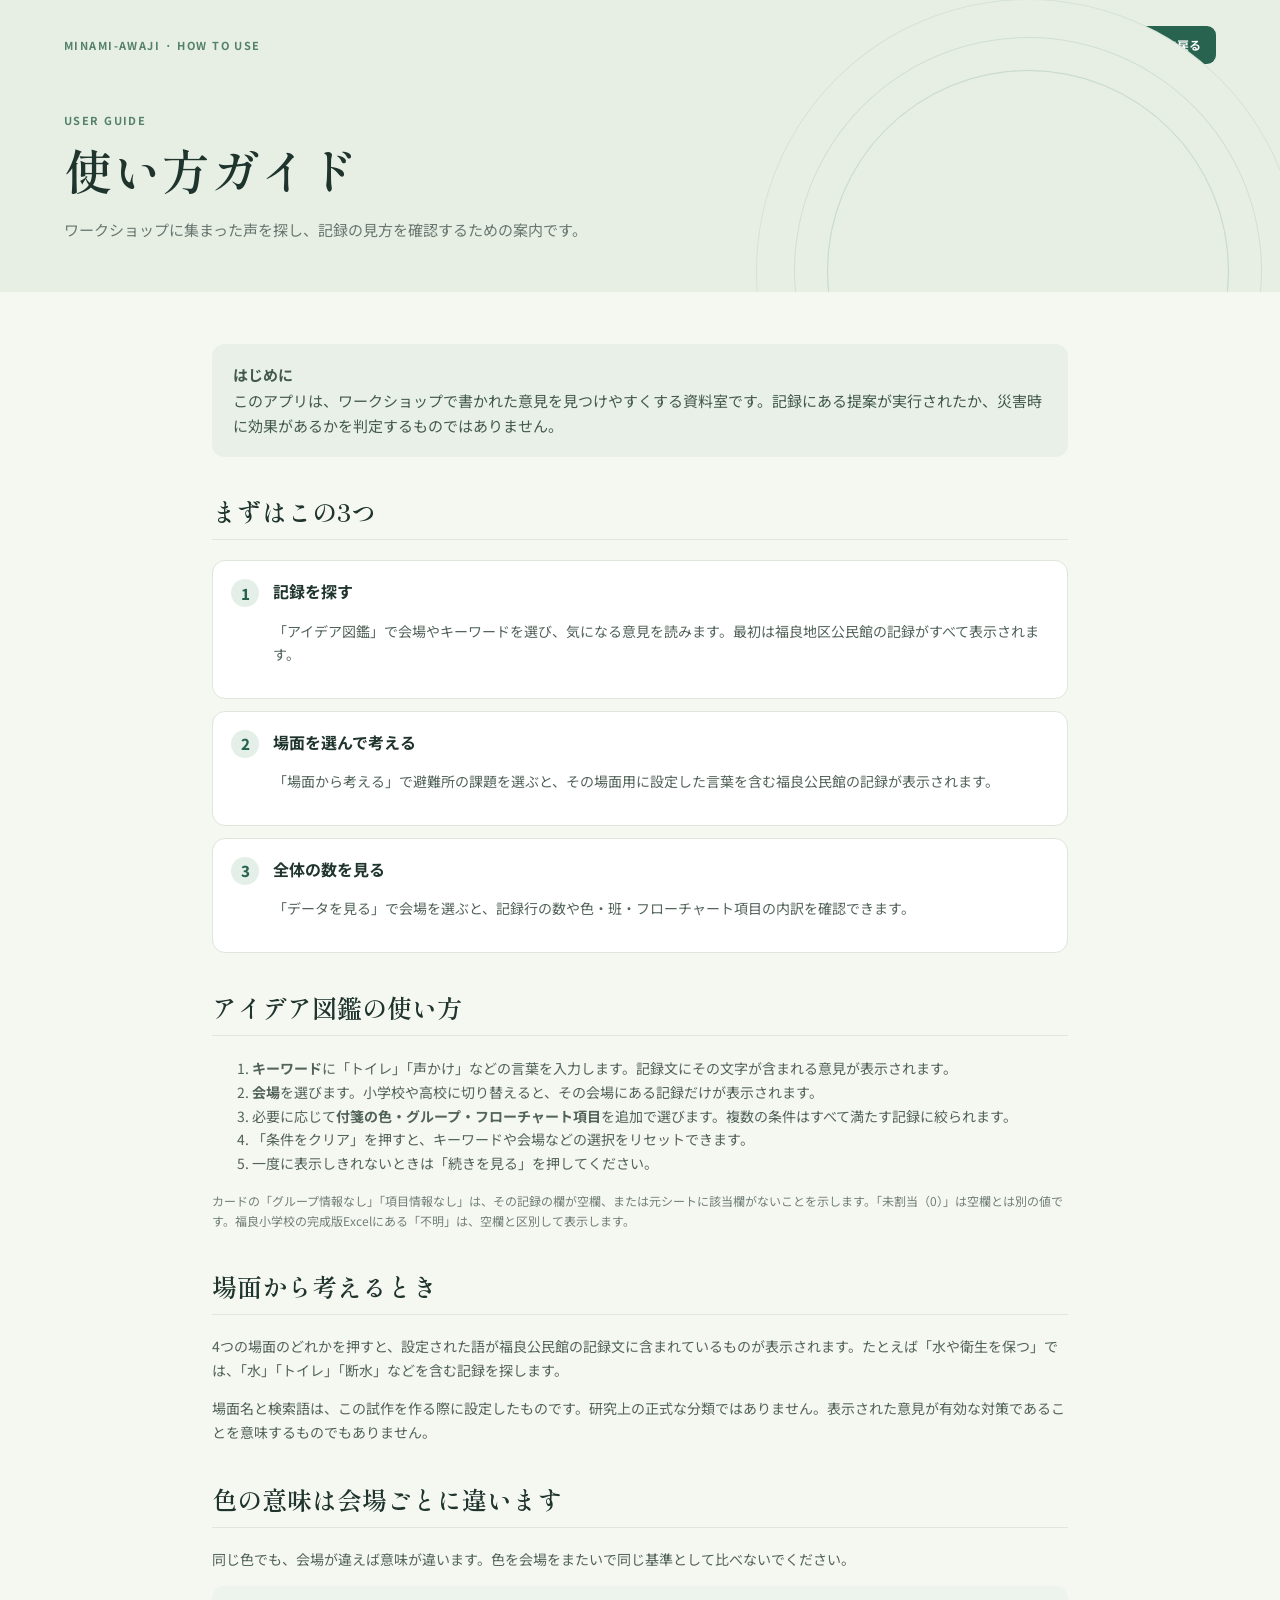
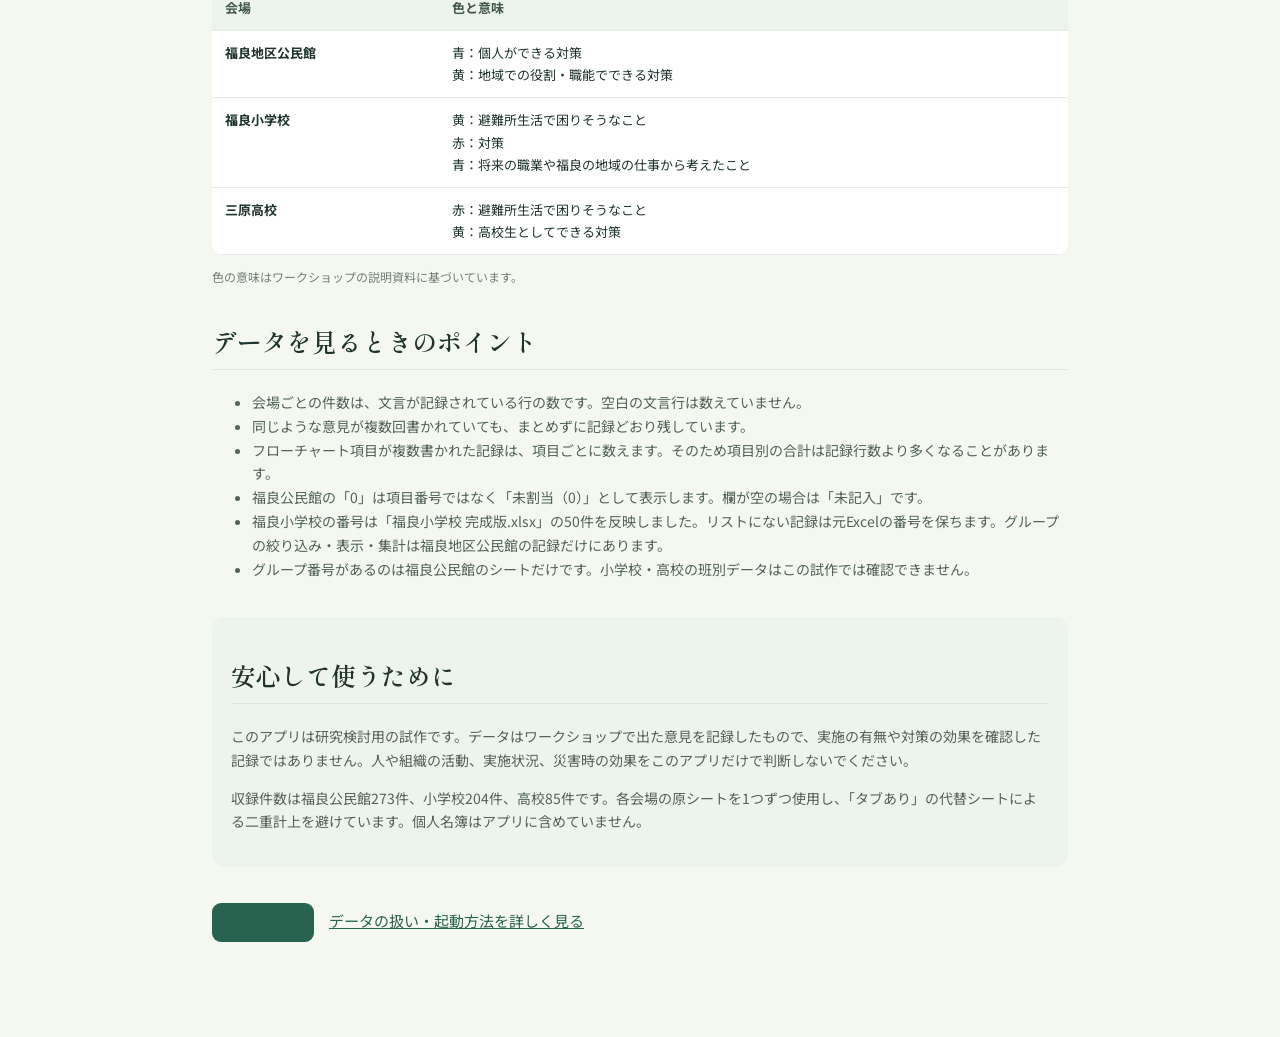
==== commit 1176efe9: "Limit group display to Fukura community center" ====
--- a/guide.html
+++ b/guide.html
@@ -57,7 +57,7 @@
         <li>同じような意見が複数回書かれていても、まとめずに記録どおり残しています。</li>
         <li>フローチャート項目が複数書かれた記録は、項目ごとに数えます。そのため項目別の合計は記録行数より多くなることがあります。</li>
         <li>福良公民館の「0」は項目番号ではなく「未割当（0）」として表示します。欄が空の場合は「未記入」です。</li>
-        <li>福良小学校の番号は「福良小学校 完成版.xlsx」の50件を反映しました。リストにない記録は元Excelの番号を保ちます。グループ欄は福良小学校の画面では表示しません。</li>
+        <li>福良小学校の番号は「福良小学校 完成版.xlsx」の50件を反映しました。リストにない記録は元Excelの番号を保ちます。グループの絞り込み・表示・集計は福良地区公民館の記録だけにあります。</li>
         <li>グループ番号があるのは福良公民館のシートだけです。小学校・高校の班別データはこの試作では確認できません。</li>
       </ul>
     </section>
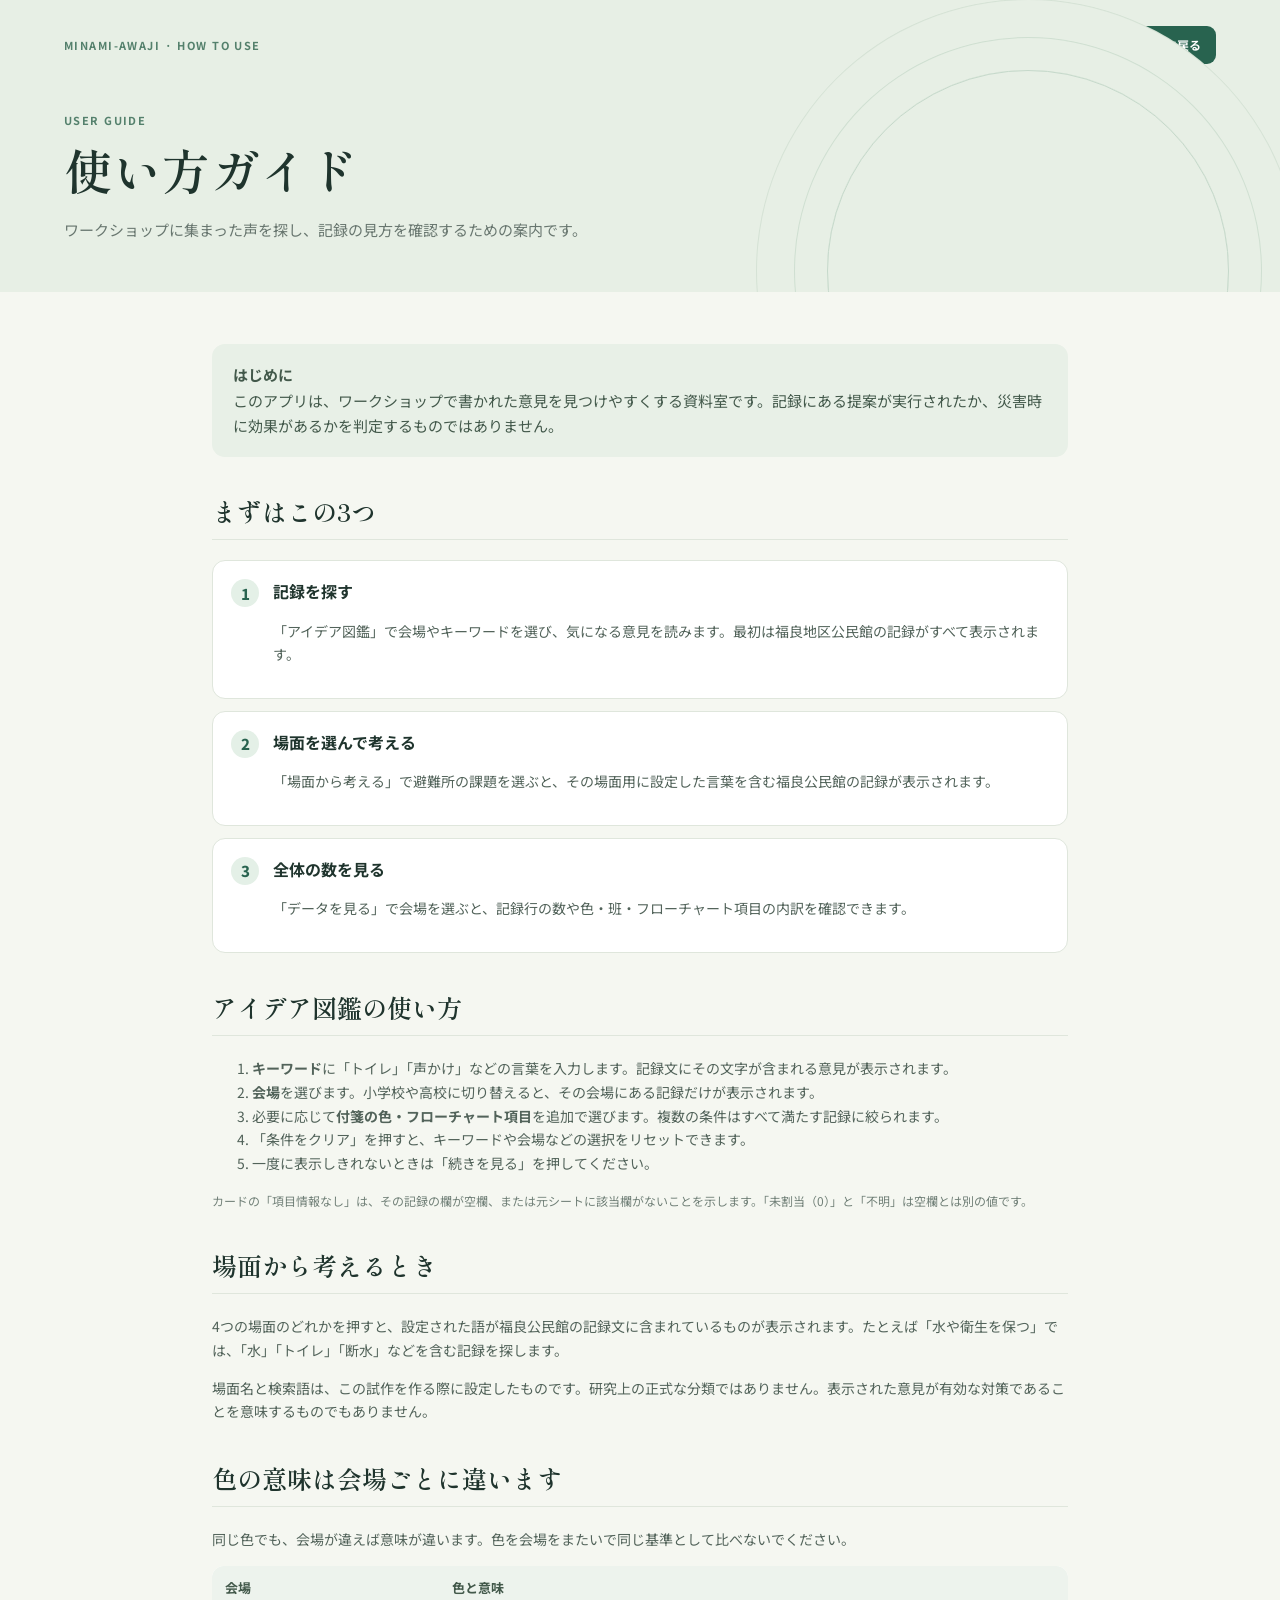
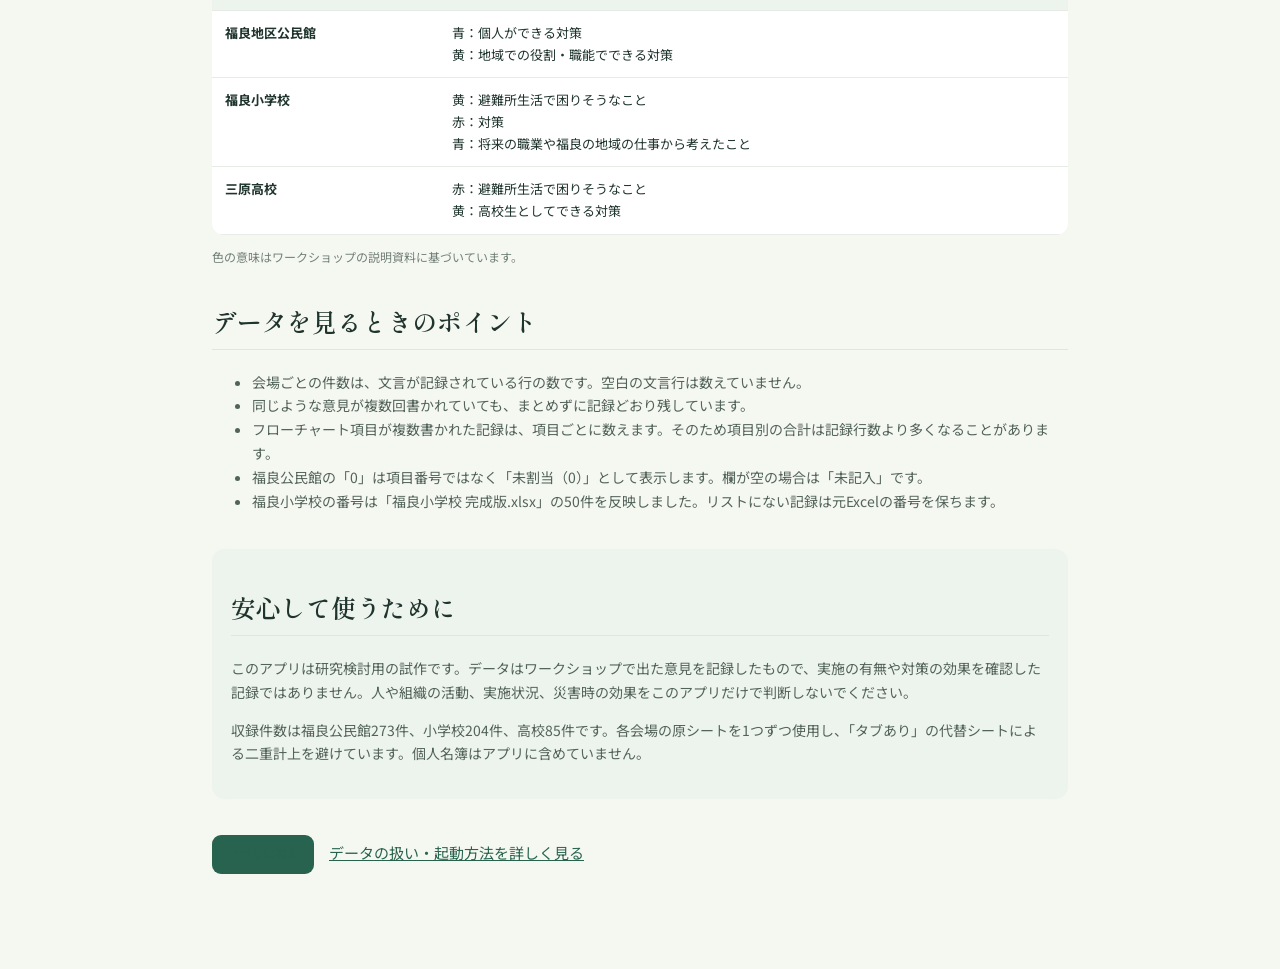
==== commit 8bd631cf: "Remove group feature from Action Lab" ====
--- a/guide.html
+++ b/guide.html
@@ -29,11 +29,11 @@
       <ol>
         <li><b>キーワード</b>に「トイレ」「声かけ」などの言葉を入力します。記録文にその文字が含まれる意見が表示されます。</li>
         <li><b>会場</b>を選びます。小学校や高校に切り替えると、その会場にある記録だけが表示されます。</li>
-        <li>必要に応じて<b>付箋の色・グループ・フローチャート項目</b>を追加で選びます。複数の条件はすべて満たす記録に絞られます。</li>
+        <li>必要に応じて<b>付箋の色・フローチャート項目</b>を追加で選びます。複数の条件はすべて満たす記録に絞られます。</li>
         <li>「条件をクリア」を押すと、キーワードや会場などの選択をリセットできます。</li>
         <li>一度に表示しきれないときは「続きを見る」を押してください。</li>
       </ol>
-      <p class="guide-small">カードの「グループ情報なし」「項目情報なし」は、その記録の欄が空欄、または元シートに該当欄がないことを示します。「未割当（0）」は空欄とは別の値です。福良小学校の完成版Excelにある「不明」は、空欄と区別して表示します。</p>
+      <p class="guide-small">カードの「項目情報なし」は、その記録の欄が空欄、または元シートに該当欄がないことを示します。「未割当（0）」と「不明」は空欄とは別の値です。</p>
     </section>
     <section class="guide-section">
       <h2>場面から考えるとき</h2>
@@ -57,8 +57,7 @@
         <li>同じような意見が複数回書かれていても、まとめずに記録どおり残しています。</li>
         <li>フローチャート項目が複数書かれた記録は、項目ごとに数えます。そのため項目別の合計は記録行数より多くなることがあります。</li>
         <li>福良公民館の「0」は項目番号ではなく「未割当（0）」として表示します。欄が空の場合は「未記入」です。</li>
-        <li>福良小学校の番号は「福良小学校 完成版.xlsx」の50件を反映しました。リストにない記録は元Excelの番号を保ちます。グループの絞り込み・表示・集計は福良地区公民館の記録だけにあります。</li>
-        <li>グループ番号があるのは福良公民館のシートだけです。小学校・高校の班別データはこの試作では確認できません。</li>
+        <li>福良小学校の番号は「福良小学校 完成版.xlsx」の50件を反映しました。リストにない記録は元Excelの番号を保ちます。</li>
       </ul>
     </section>
     <section class="guide-section guide-end">
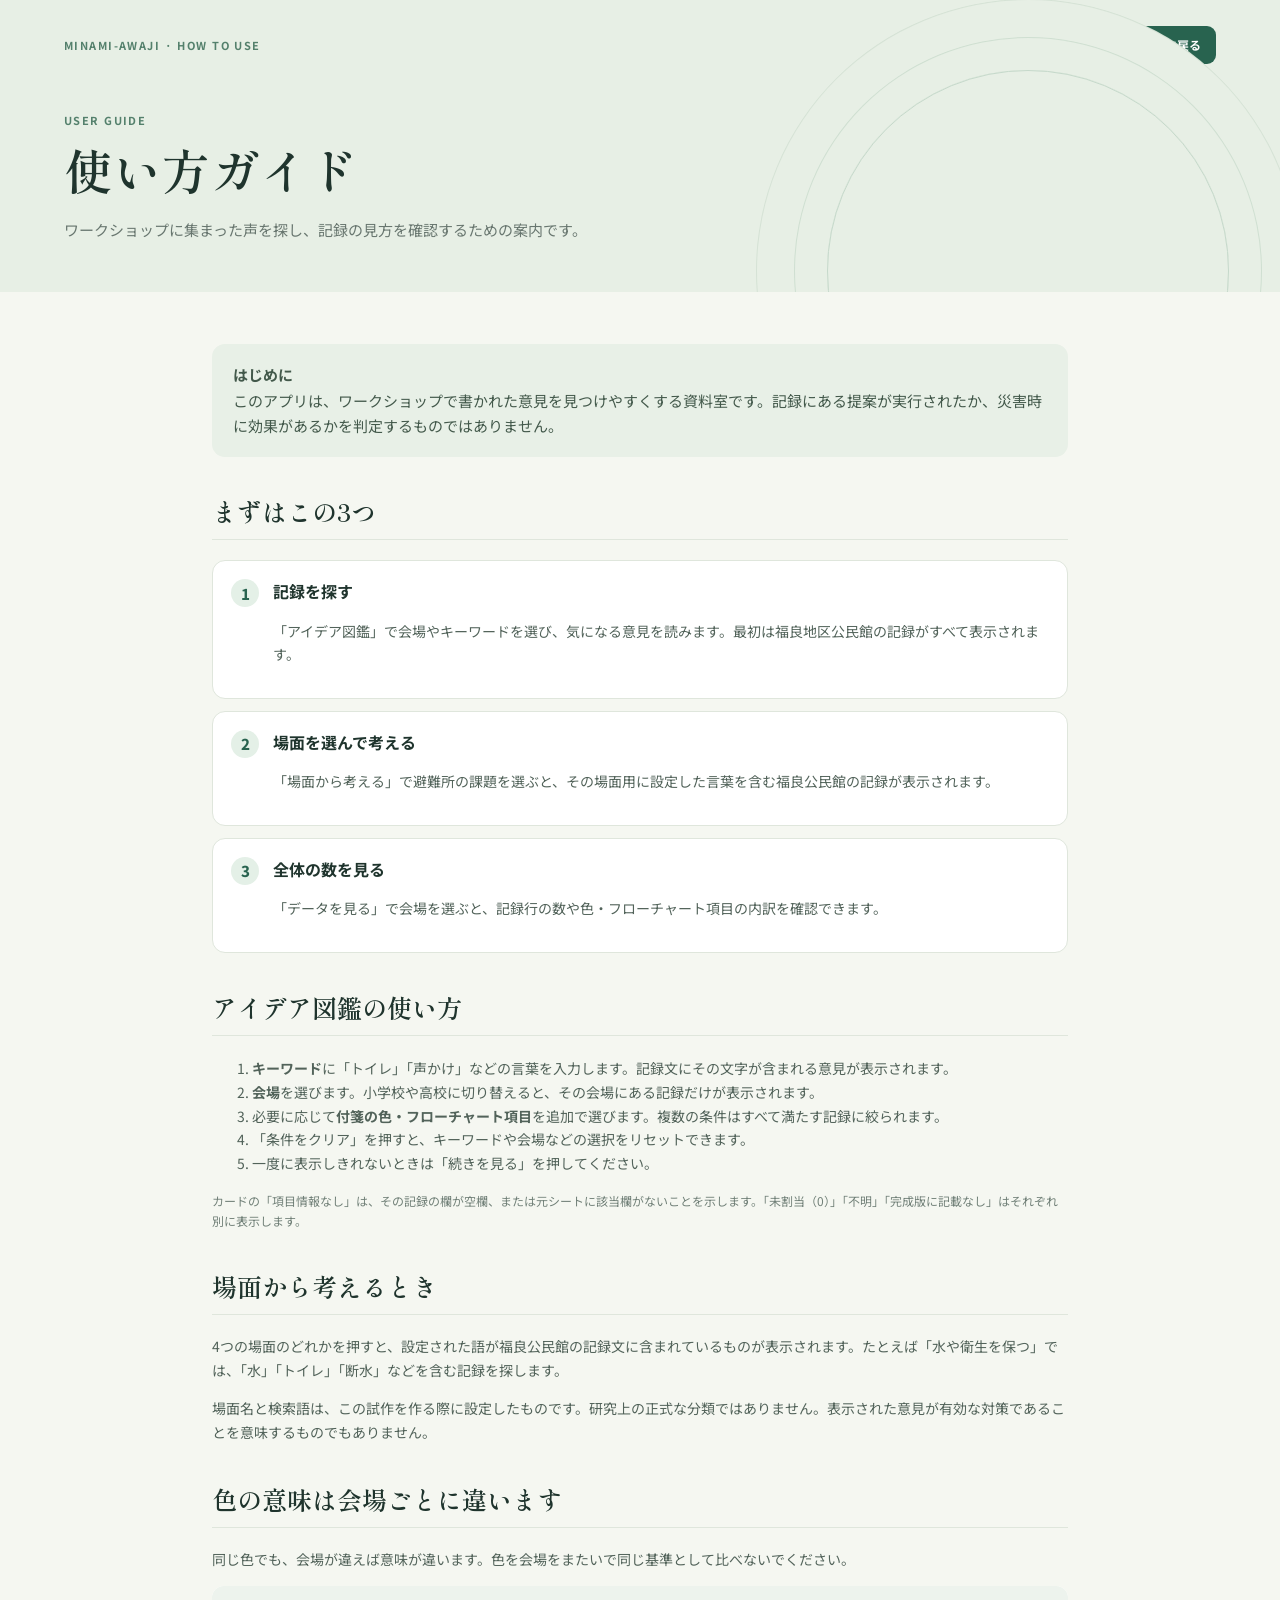
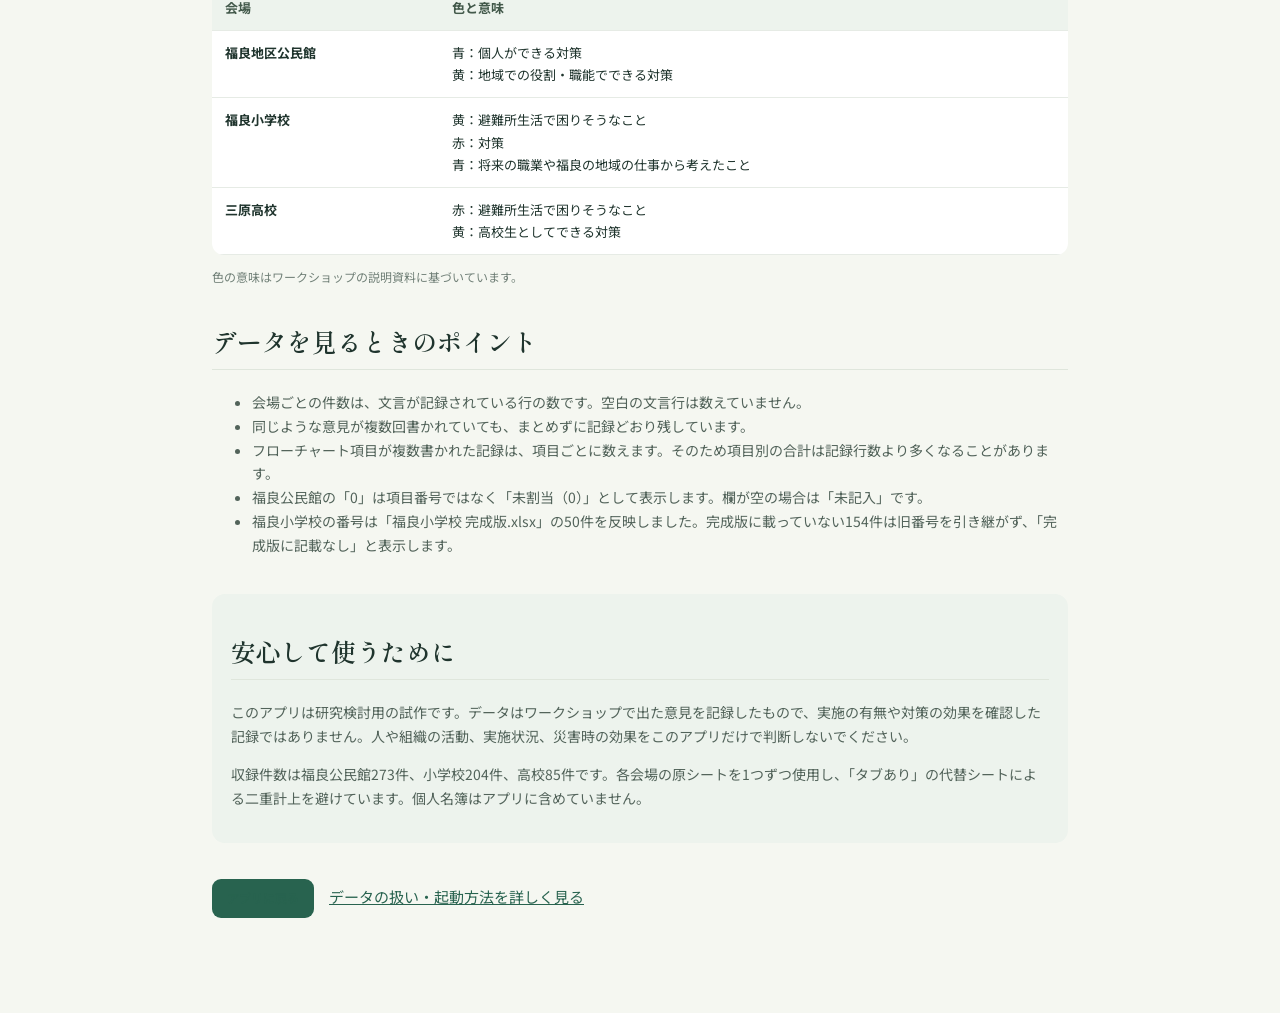
==== commit b49c9ffd: "Clarify elementary chart mapping and remove group display" ====
--- a/guide.html
+++ b/guide.html
@@ -21,7 +21,7 @@
       <div class="guide-steps">
         <article class="guide-step"><h3>記録を探す</h3><p>「アイデア図鑑」で会場やキーワードを選び、気になる意見を読みます。最初は福良地区公民館の記録がすべて表示されます。</p></article>
         <article class="guide-step"><h3>場面を選んで考える</h3><p>「場面から考える」で避難所の課題を選ぶと、その場面用に設定した言葉を含む福良公民館の記録が表示されます。</p></article>
-        <article class="guide-step"><h3>全体の数を見る</h3><p>「データを見る」で会場を選ぶと、記録行の数や色・班・フローチャート項目の内訳を確認できます。</p></article>
+        <article class="guide-step"><h3>全体の数を見る</h3><p>「データを見る」で会場を選ぶと、記録行の数や色・フローチャート項目の内訳を確認できます。</p></article>
       </div>
     </section>
     <section class="guide-section">
@@ -33,7 +33,7 @@
         <li>「条件をクリア」を押すと、キーワードや会場などの選択をリセットできます。</li>
         <li>一度に表示しきれないときは「続きを見る」を押してください。</li>
       </ol>
-      <p class="guide-small">カードの「項目情報なし」は、その記録の欄が空欄、または元シートに該当欄がないことを示します。「未割当（0）」と「不明」は空欄とは別の値です。</p>
+       <p class="guide-small">カードの「項目情報なし」は、その記録の欄が空欄、または元シートに該当欄がないことを示します。「未割当（0）」「不明」「完成版に記載なし」はそれぞれ別に表示します。</p>
     </section>
     <section class="guide-section">
       <h2>場面から考えるとき</h2>
@@ -57,7 +57,7 @@
         <li>同じような意見が複数回書かれていても、まとめずに記録どおり残しています。</li>
         <li>フローチャート項目が複数書かれた記録は、項目ごとに数えます。そのため項目別の合計は記録行数より多くなることがあります。</li>
         <li>福良公民館の「0」は項目番号ではなく「未割当（0）」として表示します。欄が空の場合は「未記入」です。</li>
-        <li>福良小学校の番号は「福良小学校 完成版.xlsx」の50件を反映しました。リストにない記録は元Excelの番号を保ちます。</li>
+         <li>福良小学校の番号は「福良小学校 完成版.xlsx」の50件を反映しました。完成版に載っていない154件は旧番号を引き継がず、「完成版に記載なし」と表示します。</li>
       </ul>
     </section>
     <section class="guide-section guide-end">
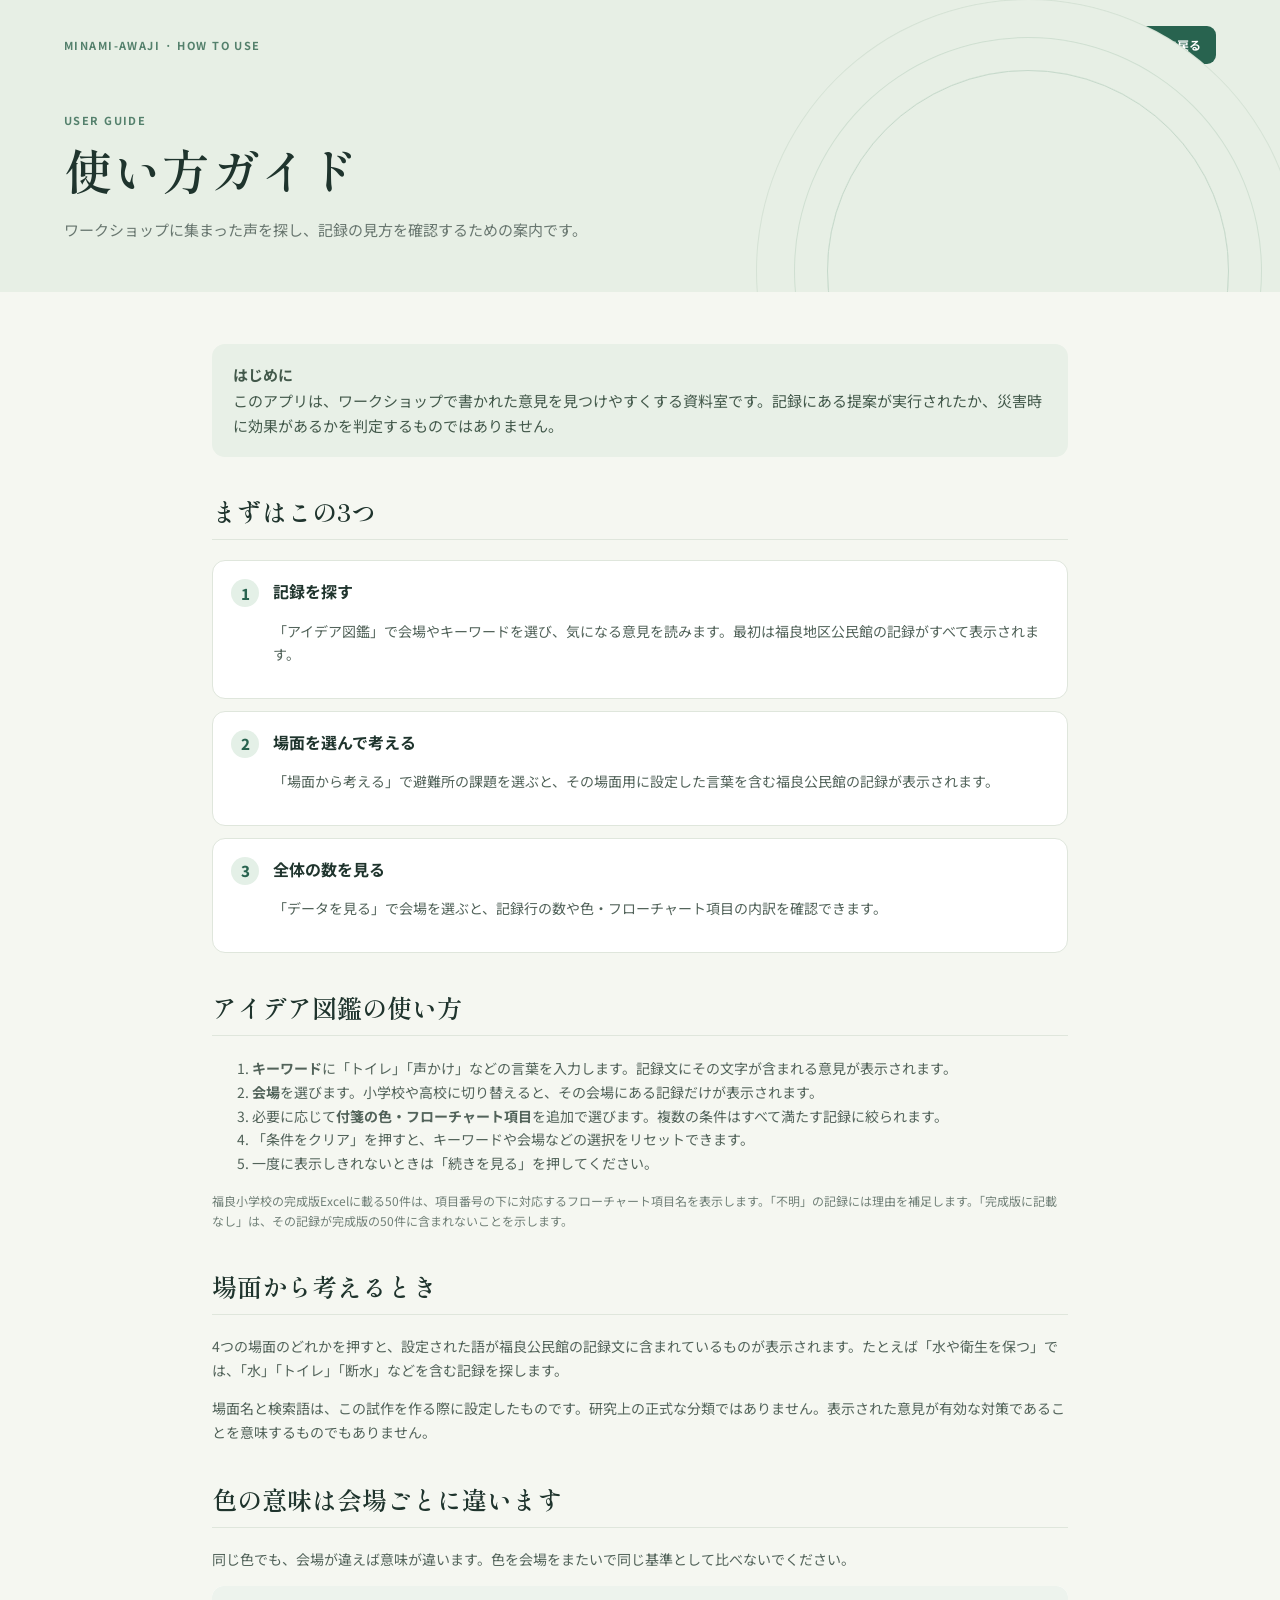
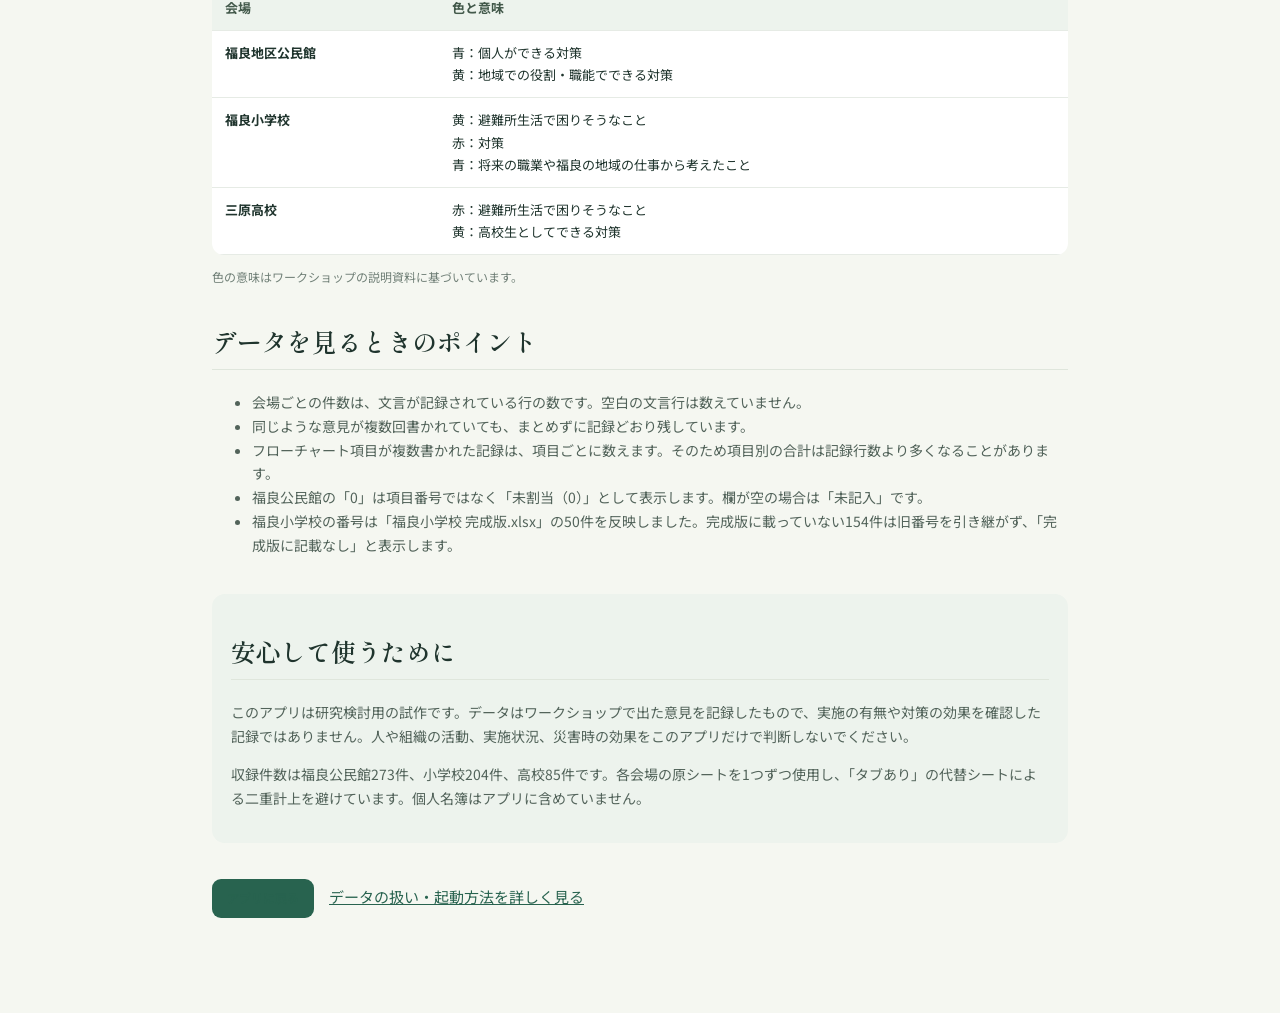
==== commit 65e64590: "Explain flowchart item descriptions" ====
--- a/guide.html
+++ b/guide.html
@@ -33,7 +33,7 @@
         <li>「条件をクリア」を押すと、キーワードや会場などの選択をリセットできます。</li>
         <li>一度に表示しきれないときは「続きを見る」を押してください。</li>
       </ol>
-       <p class="guide-small">カードの「項目情報なし」は、その記録の欄が空欄、または元シートに該当欄がないことを示します。「未割当（0）」「不明」「完成版に記載なし」はそれぞれ別に表示します。</p>
+      <p class="guide-small">福良小学校の完成版Excelに載る50件は、項目番号の下に対応するフローチャート項目名を表示します。「不明」の記録には理由を補足します。「完成版に記載なし」は、その記録が完成版の50件に含まれないことを示します。</p>
     </section>
     <section class="guide-section">
       <h2>場面から考えるとき</h2>
--- a/styles.css
+++ b/styles.css
@@ -2,4 +2,5 @@
 .hero-links{display:flex;align-items:center;gap:14px}.hero-links a{color:var(--green);letter-spacing:0;font-weight:700}
 :root{--ink:#1f342d;--muted:#68766f;--paper:#f5f7f1;--white:#fff;--line:#dfe6dc;--green:#28634f;--mint:#e4f0e7;--orange:#df8359;--yellow:#f5d865;--blue:#9bbdd2;--red:#e9a18d;--shadow:0 16px 42px #16372a12}*{box-sizing:border-box}[hidden]{display:none!important}body{margin:0;background:var(--paper);color:var(--ink);font-family:'Noto Sans JP',sans-serif;font-size:15px;line-height:1.7}.hero{background:#e7efe5;padding:26px max(5vw,24px) 0;position:relative;overflow:hidden}.hero:after{content:'';position:absolute;width:400px;height:400px;border-radius:50%;border:1px solid #c6d9cb;right:4%;top:70px;box-shadow:0 0 0 32px #e7efe5,0 0 0 33px #cfdfd1,0 0 0 70px #e7efe5,0 0 0 71px #d5e2d5;pointer-events:none}.hero-top,.hero-content,.tabs{max-width:1180px;margin:auto}.hero-top{display:flex;justify-content:space-between;align-items:center;font-size:11px;letter-spacing:.12em;color:#557266}.version{border:1px solid #cbdacf;border-radius:50px;padding:3px 12px;letter-spacing:0}.hero-content{min-height:310px;display:flex;align-items:center;justify-content:space-between;position:relative;z-index:1;padding:34px 0}.kicker,.eyebrow{font-size:11px;font-weight:700;letter-spacing:.13em;color:#54806c}.hero h1{font:600 clamp(34px,5vw,58px)/1.28 'Shippori Mincho',serif;letter-spacing:.02em;margin:8px 0 12px}.hero h1 em{font-style:normal;color:var(--green)}.intro{color:#5d7168;margin:0}.hero-stamp{width:148px;height:148px;border:1px solid #b6ccbb;border-radius:50%;display:flex;flex-direction:column;align-items:center;justify-content:center;transform:rotate(7deg);background:#edf4ecdd}.hero-stamp span{font-size:10px;letter-spacing:.18em;color:#62816e}.hero-stamp b{font:500 47px 'Shippori Mincho',serif;color:var(--green);line-height:1.2}.hero-stamp small{font-size:10px;color:#607469}.tabs{display:flex;gap:8px;position:relative;z-index:2}.tab{font:inherit;border:0;background:transparent;padding:12px 20px;color:#62766a;cursor:pointer;border-radius:12px 12px 0 0}.tab span{font-size:10px;opacity:.55;margin-left:7px}.tab.active{background:var(--paper);color:var(--green);font-weight:700}main{max-width:1180px;margin:32px auto 90px;padding:0 24px}.notice{display:flex;gap:14px;background:#edf3e9;border:1px solid #dbe7d9;padding:16px 20px;border-radius:14px;color:#455e50;font-size:13px;margin-bottom:42px}.notice p{margin:0}.notice-mark{flex:0 0 24px;height:24px;border-radius:50%;background:#d5e6d5;text-align:center;font-family:serif;font-weight:bold}.page{display:none}.page.active{display:block}.section-heading{display:flex;justify-content:space-between;align-items:flex-end;margin-bottom:26px}.section-heading h2{font:600 32px 'Shippori Mincho',serif;margin:2px 0 5px}.section-heading p{margin:0;color:var(--muted);font-size:13px}.record-total{color:#77867c;font-size:12px}.filters{display:grid;grid-template-columns:2fr repeat(4,1fr) auto;align-items:end;gap:10px;padding:16px;background:white;border:1px solid var(--line);border-radius:16px;box-shadow:var(--shadow)}label{display:flex;flex-direction:column;gap:5px;color:#68766f;font-size:11px;font-weight:600}input,select{height:42px;border:1px solid #d9e2d9;border-radius:9px;padding:0 11px;font:inherit;font-size:13px;color:var(--ink);background:#fff;min-width:0}input:focus,select:focus,button:focus-visible,a:focus-visible,summary:focus-visible{outline:3px solid #92c6a5;outline-offset:2px}.button{font:inherit;cursor:pointer;border:0;border-radius:9px;padding:10px 15px;font-size:12px;font-weight:700}.subtle{background:#edf3ed;color:#486353}.color-note{font-size:12px;color:#758179;margin:14px 4px 18px}.idea-list{display:grid;gap:10px}.idea-card{background:white;border:1px solid var(--line);border-radius:13px;padding:16px 19px;box-shadow:0 4px 13px #183a2b08}.idea-text{font-size:14px;line-height:1.85;white-space:pre-wrap;overflow-wrap:anywhere}.idea-meta{display:flex;flex-wrap:wrap;gap:7px;margin-top:11px}.tag{font-size:10px;border-radius:30px;padding:2px 9px;background:#f0f3ef;color:#66756c}.tag.color-青{background:#e1eef4;color:#52778c}.tag.color-黄{background:#fbf1cc;color:#806b1c}.tag.color-赤{background:#f7e5df;color:#945e4a}.empty{background:#fff;border:1px dashed #cad8ca;padding:30px;text-align:center;color:#718076;border-radius:12px}.load-more{display:block;background:var(--green);color:white;margin:22px auto}.scenario-layout{display:grid;grid-template-columns:330px 1fr;gap:20px}.scenario-picker,.scenario-result{background:#fff;border:1px solid var(--line);border-radius:18px;padding:23px;box-shadow:var(--shadow)}.scenario-options{display:grid;gap:9px;margin:14px 0}.scenario-option{font:inherit;text-align:left;padding:12px 14px;background:#f6f8f5;border:1px solid #e3e9e2;border-radius:11px;cursor:pointer;color:var(--ink)}.scenario-option small{display:block;color:#738078;font-size:10px}.scenario-option.selected{background:#e6f1e8;border-color:#a9cbb1;color:#245840}.microcopy,.chart-sub{font-size:11px;color:#77837b;line-height:1.7}.result-label{font-size:10px;letter-spacing:.14em;color:#7e9184;font-weight:bold}.scenario-result h3{font:600 22px 'Shippori Mincho',serif;margin:4px 0 18px}.dashboard-controls{display:flex;align-items:end;gap:18px;background:#fff;border:1px solid var(--line);padding:14px 18px;border-radius:13px;margin-bottom:18px}.dashboard-controls label{width:min(330px,60%)}.dashboard-count{font-size:13px;color:#64766a;padding-bottom:9px}.chart-grid{display:grid;grid-template-columns:1fr 1fr;gap:14px}.chart-card{background:#fff;border:1px solid var(--line);border-radius:16px;padding:21px;min-width:0}.chart-card h3{font:600 17px 'Shippori Mincho',serif;margin:0}.chart-sub{margin:4px 0 14px;min-height:36px}.chart-card.wide{grid-column:1/-1}.bars{display:grid;gap:9px}.bar-row{display:grid;grid-template-columns:minmax(100px,150px) 1fr 44px;align-items:center;gap:10px;font-size:11px}.bar-label{overflow-wrap:anywhere;color:#586b60}.bar-track{height:10px;background:#eff3ee;border-radius:9px;overflow:hidden}.bar-fill{height:100%;border-radius:9px;background:#79a889;min-width:0}.bar-fill.blue{background:#8db6c8}.bar-fill.yellow{background:#e4c75a}.bar-fill.red{background:#dd9179}.bar-fill.gray{background:#b9c5bb}.bar-value{text-align:right;color:#718078;font-variant-numeric:tabular-nums}.compact{grid-template-columns:1fr 1fr;gap:10px 28px}.methods{background:#eef3ed;border-radius:12px;margin-top:18px;padding:14px 18px;color:#52645a;font-size:12px}.methods summary{cursor:pointer;font-weight:700}.methods li{margin:5px 0}footer{border-top:1px solid var(--line);display:flex;justify-content:space-between;gap:15px;flex-wrap:wrap;padding:22px max(5vw,24px);font-size:10px;color:#718078}footer a{color:var(--green)}@media(max-width:850px){.filters{grid-template-columns:repeat(3,1fr)}.filters .search-label{grid-column:span 2}.scenario-layout{grid-template-columns:1fr}.hero:after{right:-220px}.hero-content{min-height:280px}.chart-grid{grid-template-columns:1fr}.chart-card.wide{grid-column:auto}.compact{grid-template-columns:1fr}}@media(max-width:560px){body{font-size:14px}.hero{padding:17px 18px 0}.hero-top{font-size:9px}.hero-content{min-height:250px;padding:25px 0}.hero h1{font-size:37px}.hero-stamp{width:100px;height:100px}.hero-stamp b{font-size:34px}.hero-stamp small{font-size:8px}.tabs{gap:0;margin:0 -4px}.tab{font-size:11px;padding:11px 9px;flex:1}.tab span{display:none}main{padding:0 15px;margin-top:22px}.section-heading h2{font-size:27px}.section-heading p{font-size:12px}.filters{grid-template-columns:1fr 1fr;padding:12px}.filters .search-label{grid-column:1/-1}.filters label:last-of-type{grid-column:1/-1}.filters .button{grid-column:1/-1}.idea-card{padding:13px}.idea-text{font-size:13px}.scenario-picker,.scenario-result{padding:17px}.bar-row{grid-template-columns:90px 1fr 35px;font-size:10px}.chart-card{padding:16px}}
 
+.idea-detail{margin:10px 0 0;padding:9px 11px;border-left:3px solid #8aa795;background:#f3f7f1;color:#53665b;font-size:12px;line-height:1.65}.idea-detail b{color:#334b3f}
 
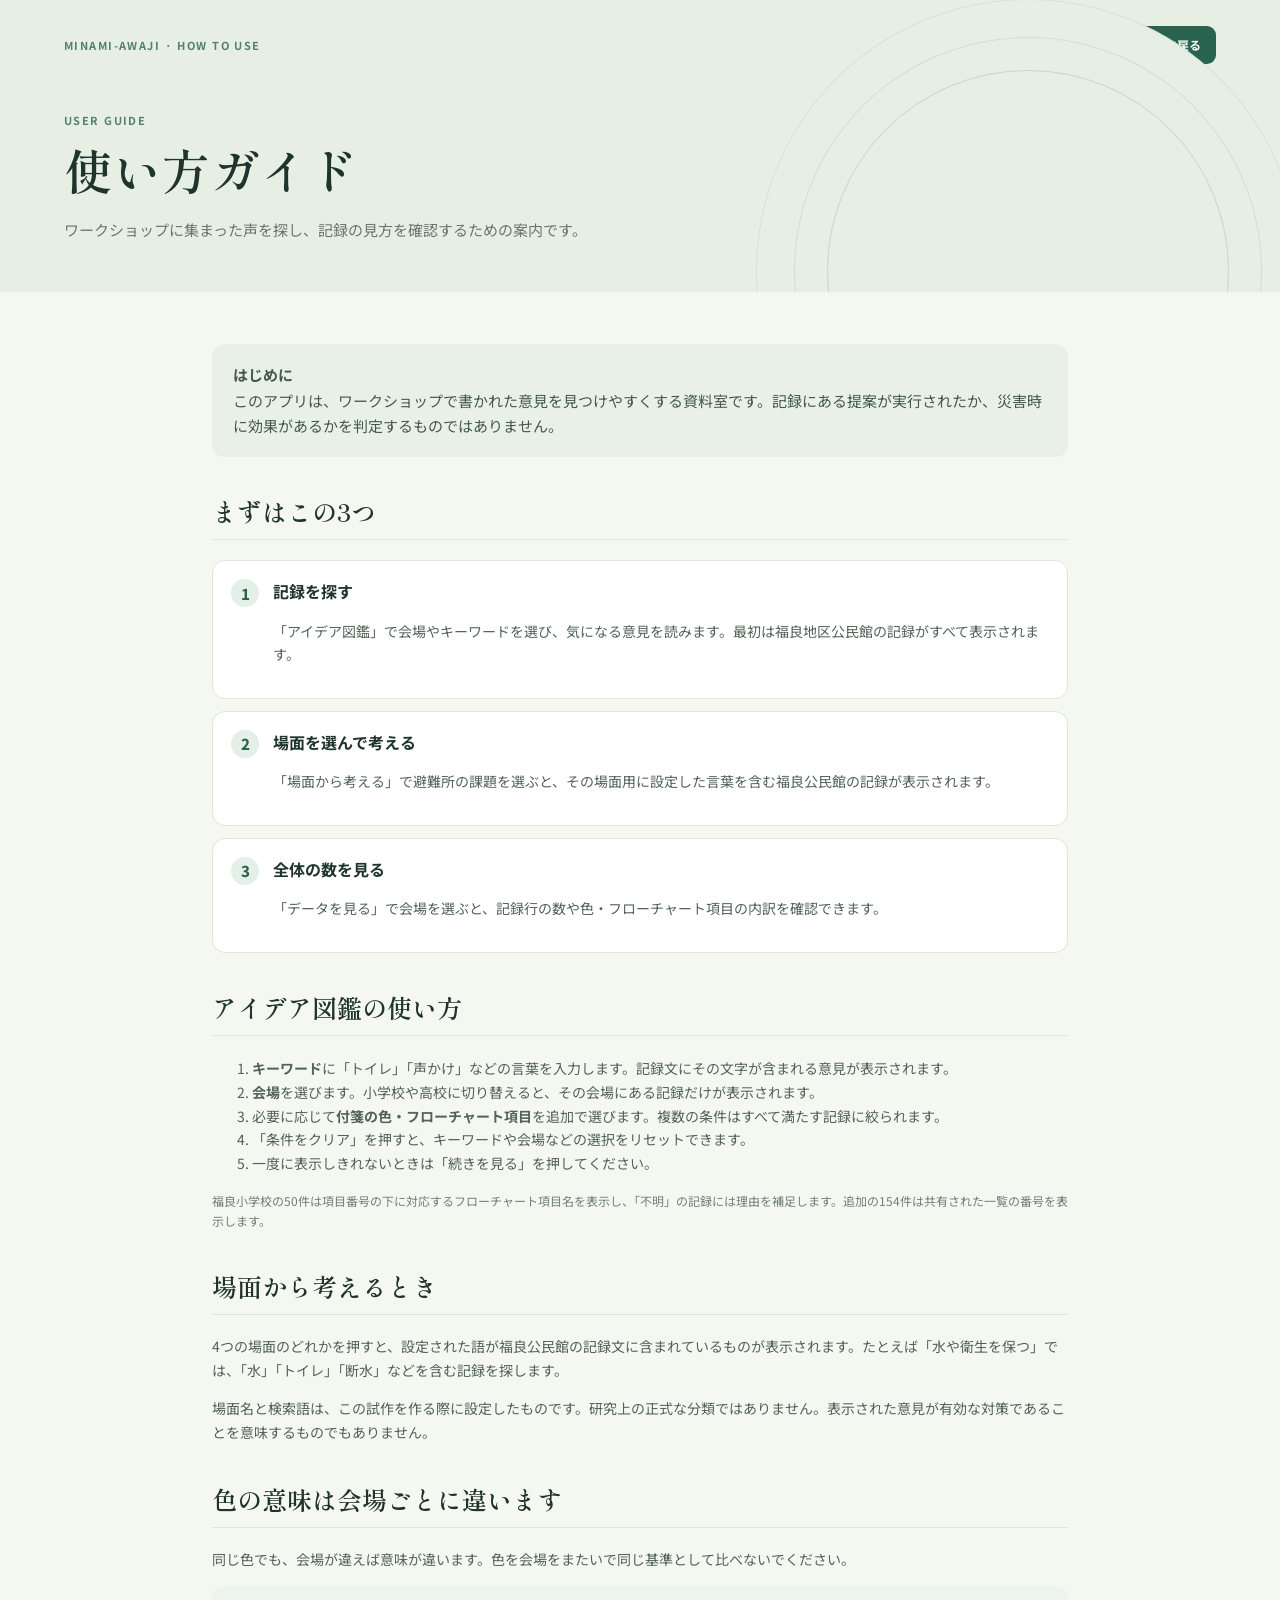
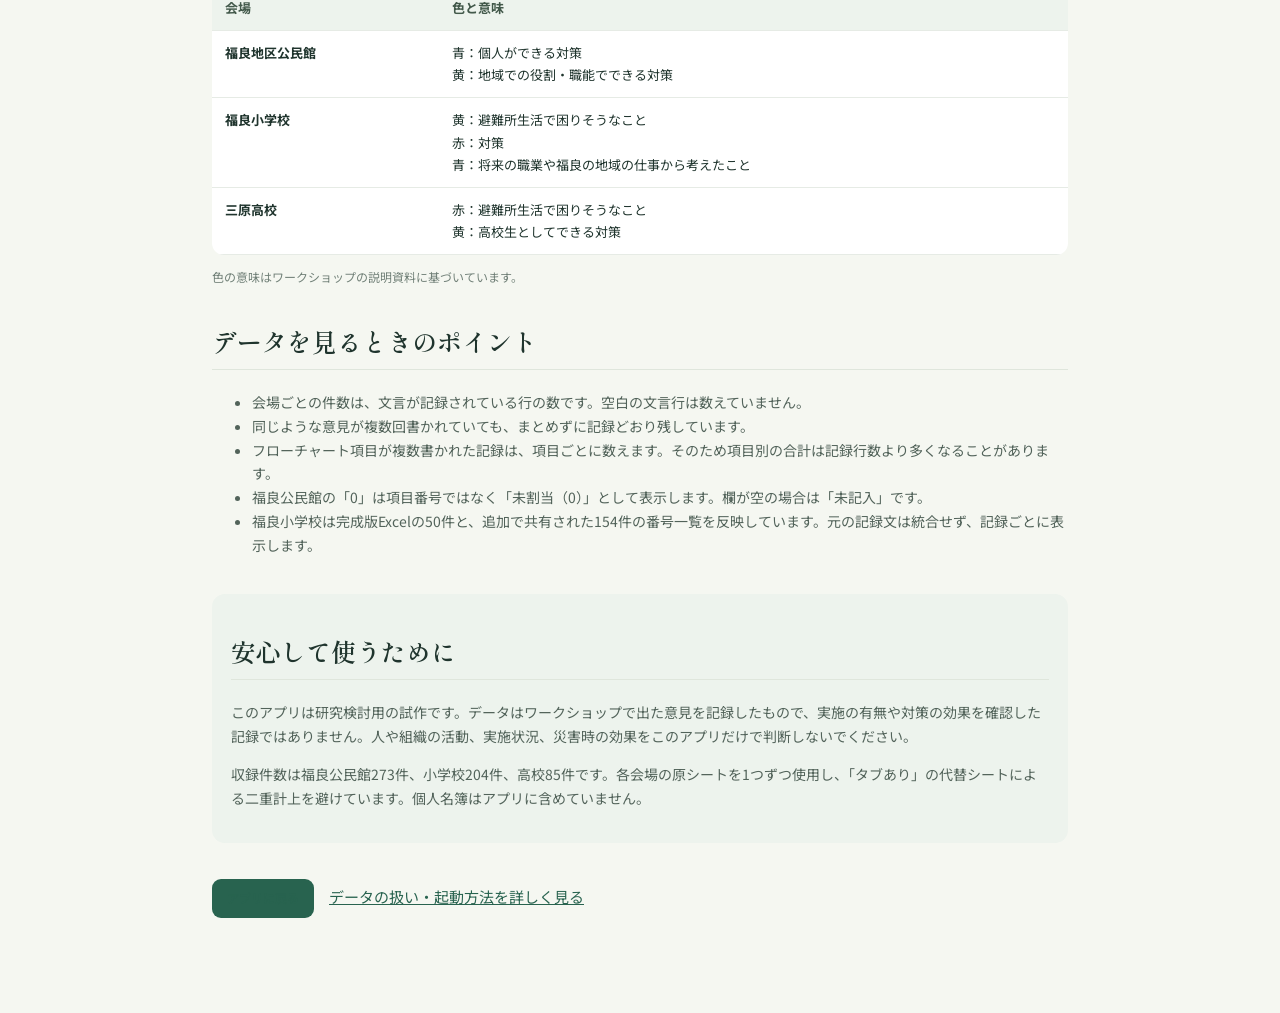
==== commit 9441d8b1: "Document all 204 elementary chart mappings" ====
--- a/guide.html
+++ b/guide.html
@@ -33,7 +33,7 @@
         <li>「条件をクリア」を押すと、キーワードや会場などの選択をリセットできます。</li>
         <li>一度に表示しきれないときは「続きを見る」を押してください。</li>
       </ol>
-      <p class="guide-small">福良小学校の完成版Excelに載る50件は、項目番号の下に対応するフローチャート項目名を表示します。「不明」の記録には理由を補足します。「完成版に記載なし」は、その記録が完成版の50件に含まれないことを示します。</p>
+      <p class="guide-small">福良小学校の50件は項目番号の下に対応するフローチャート項目名を表示し、「不明」の記録には理由を補足します。追加の154件は共有された一覧の番号を表示します。</p>
     </section>
     <section class="guide-section">
       <h2>場面から考えるとき</h2>
@@ -57,7 +57,7 @@
         <li>同じような意見が複数回書かれていても、まとめずに記録どおり残しています。</li>
         <li>フローチャート項目が複数書かれた記録は、項目ごとに数えます。そのため項目別の合計は記録行数より多くなることがあります。</li>
         <li>福良公民館の「0」は項目番号ではなく「未割当（0）」として表示します。欄が空の場合は「未記入」です。</li>
-         <li>福良小学校の番号は「福良小学校 完成版.xlsx」の50件を反映しました。完成版に載っていない154件は旧番号を引き継がず、「完成版に記載なし」と表示します。</li>
+         <li>福良小学校は完成版Excelの50件と、追加で共有された154件の番号一覧を反映しています。元の記録文は統合せず、記録ごとに表示します。</li>
       </ul>
     </section>
     <section class="guide-section guide-end">
